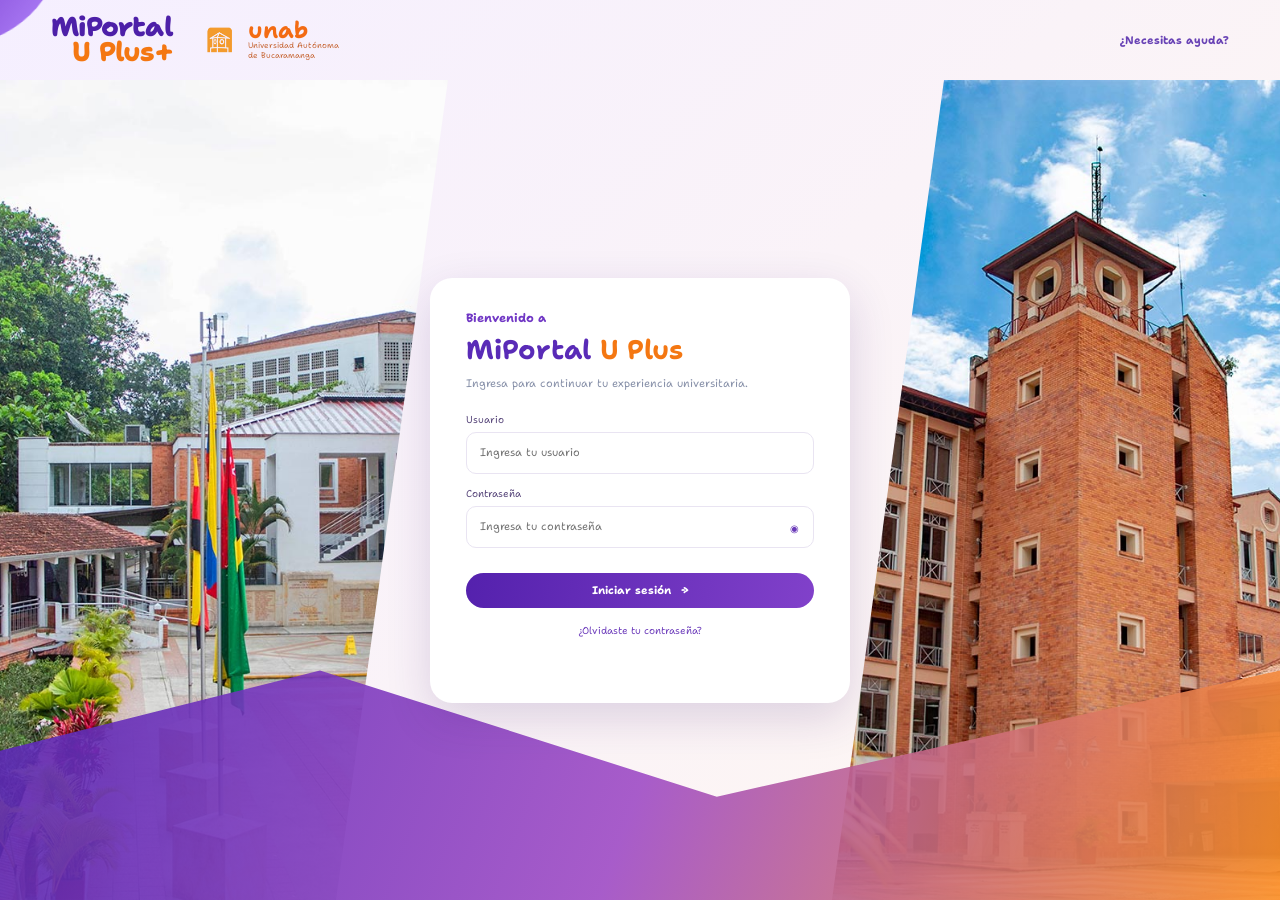
==== login.html @ 802c2467 "se agregaron las otras paginas, se agrego modo oscuro y otras funcionalidades" ====
<!DOCTYPE html>
<html lang="es">
<head>
<meta charset="UTF-8"><meta name="viewport" content="width=device-width, initial-scale=1.0">
<title>Iniciar sesión | MiPortal U Plus</title>
<link rel="preconnect" href="https://fonts.googleapis.com"><link rel="preconnect" href="https://fonts.gstatic.com" crossorigin>
<link href="https://fonts.googleapis.com/css2?family=Shantell+Sans:wght@300;400;500;600;700;800&display=swap" rel="stylesheet">
<link rel="stylesheet" href="./css/style.css">
</head>
<body class="login-page">
<header class="login-brand"><a class="portal-logo" href="index.html">MiPortal <span>U Plus+</span></a><div class="unab-logo"><img src="./assets/dashboard/logo_UNAB.png" alt="Logo UNAB" class="logo-img"><div><strong>unab</strong><small>Universidad Autónoma<br>de Bucaramanga</small></div></div><a class="text-link" href="index.html">¿Necesitas ayuda?</a></header>
<main class="login-main"><div class="login-photo login-photo-left"><img src="./assets/campus-lateral.jpg" alt="Campus UNAB"></div><div class="login-photo login-photo-right"><img src="./assets/campus-principal.jpg" alt="Edificio UNAB"></div><div class="login-decoration"></div>
<form class="login-card" id="loginForm"><p class="eyebrow">Bienvenido a</p><h1>MiPortal <span>U Plus</span></h1><p class="login-intro">Ingresa para continuar tu experiencia universitaria.</p><label>Usuario<input type="text" placeholder="Ingresa tu usuario" required></label><label>Contraseña<div class="password-field"><input id="passwordInput" type="password" placeholder="Ingresa tu contraseña" required><button type="button" id="togglePassword" aria-label="Mostrar contraseña">◉</button></div></label><button class="primary-button login-submit" type="submit">Iniciar sesión <b>→</b></button><a href="#" class="forgot-link">¿Olvidaste tu contraseña?</a><p class="login-feedback" id="loginFeedback"></p></form></main>
<script src="./js/app.js"></script>
</body></html>
---- css/style.css ----
* {
    box-sizing: border-box;
    font-family: 'Shantell Sans', sans-serif
}

:root {
    --purple: #5524b2;
    --deep: #321477;
    --orange: #f47712;
    --text: #29195d;
    --muted: #8290ad;
    --surface: #fff;
    --page: #f8f9ff;
    --line: #efedf7;
    --shadow: 0 6px 22px rgba(48, 25, 104, .07)
}

html {
    min-width: 320px;
    min-height: 100%;
    background: var(--page);
    scroll-behavior: smooth
}

body {
    margin: 0;
    min-height: 100vh;
    color: var(--text);
    background: radial-gradient(ellipse at 78% 55%, rgba(231, 225, 255, .34), transparent 42%), var(--page);
    overflow-x: hidden
}

body::before {
    content: "";
    position: fixed;
    z-index: 0;
    top: -65px;
    left: -55px;
    width: 120px;
    height: 105px;
    background: linear-gradient(135deg, #7135c8, #b78aff);
    border-radius: 0 0 90% 0;
    transform: rotate(-8deg);
    pointer-events: none
}

a {
    color: inherit
}

button,
input,
select {
    font: inherit
}

.topbar {
    height: 88px;
    padding: 0 3.1%;
    background: rgba(255, 255, 255, .97);
    display: flex;
    align-items: center;
    justify-content: space-between;
    gap: 24px;
    border-bottom: 1px solid var(--line);
    position: fixed;
    inset: 0 0 auto;
    z-index: 30
}

.brand,
.unab-logo,
.user-area {
    display: flex;
    align-items: center
}

.brand {
    gap: 22px;
    flex-shrink: 0
}

.portal-logo {
    color: #4d20a8;
    font-size: 27px;
    line-height: .91;
    font-weight: 800;
    text-decoration: none;
    letter-spacing: -.8px;
    white-space: nowrap
}

.portal-logo span {
    display: block;
    color: var(--orange);
    text-align: right
}

.unab-logo {
    gap: 8px;
    color: #f36b13
}

.logo-img {
    width: 39px;
    height: 44px;
    object-fit: contain
}

.unab-logo strong {
    font-size: 23px;
    line-height: 22px;
    display: block
}

.unab-logo small {
    display: block;
    font-size: 8px;
    line-height: 10px;
    color: #c86b3c
}

.search-box {
    width: min(28%, 390px);
    height: 40px;
    padding: 0 16px;
    border-radius: 24px;
    background: #f4f3fb;
    color: #8790aa;
    display: flex;
    align-items: center;
    gap: 12px;
    flex-shrink: 1
}

.search-box svg,
.icon-button svg {
    width: 19px;
    height: 19px;
    fill: none;
    stroke: #392275;
    stroke-width: 2;
    stroke-linecap: round;
    stroke-linejoin: round;
    flex-shrink: 0
}

.search-box input {
    width: 100%;
    border: 0;
    outline: 0;
    background: transparent;
    color: var(--text);
    font-size: 13px
}

.search-box input::placeholder {
    color: #8790aa
}

.user-area {
    gap: 15px;
    flex-shrink: 0
}

.theme-icons {
    height: 37px;
    display: flex;
    align-items: center;
    gap: 5px;
    padding: 4px 8px;
    border-radius: 22px;
    background: #f4f2fb
}

.theme-choice {
    border: 0;
    width: 30px;
    height: 30px;
    display: grid;
    place-items: center;
    border-radius: 50%;
    font-size: 21px;
    line-height: 1;
    cursor: pointer;
    background: transparent;
    color: #f18b18;
    transition: all .22s
}

.theme-choice.selected {
    background: #4c25a7;
    color: white
}

.theme-choice:hover {
    transform: scale(1.1);
    background: #e8ddff;
    color: #5724b2;
    box-shadow: 0 3px 10px rgba(83, 37, 174, .15)
}

.icon-button {
    border: 0;
    background: transparent;
    padding: 4px;
    display: grid;
    place-items: center;
    cursor: pointer
}

.notification {
    position: relative
}

.notification img {
    height: 23px;
    width: 23px;
    object-fit: contain;
    filter: brightness(0) saturate(100%) invert(18%) sepia(83%) saturate(4285%) hue-rotate(261deg) brightness(82%) contrast(98%)
}

.notification-count {
    position: absolute;
    top: -2px;
    right: -2px;
    min-width: 16px;
    height: 16px;
    display: grid;
    place-items: center;
    background: #ff790d;
    color: white;
    font-size: 10px;
    border-radius: 50%
}

.profile-photo {
    width: 43px;
    height: 43px;
    border-radius: 50%;
    object-fit: cover;
    background: #eee
}

.user-name strong,
.user-name small {
    display: block
}

.user-name strong {
    font-size: 12px
}

.user-name small {
    color: #8992a9;
    font-size: 11px;
    margin-top: 3px
}

.profile-menu svg {
    width: 17px;
    height: 17px
}

.mobile-menu {
    display: none
}

.sidebar {
    width: 236px;
    position: fixed;
    left: 0;
    top: 88px;
    bottom: 0;
    height: auto;
    background: rgba(255, 255, 255, .97);
    overflow: hidden;
    z-index: 20;
    display: flex;
    flex-direction: column;
    border-right: 1px solid #f2eff9
}

.navigation {
    position: relative;
    z-index: 2;
    flex: 1;
    min-height: 0;
    overflow-y: auto;
    overflow-x: hidden;
    padding: 27px 21px 285px;
    scrollbar-width: none
}

.navigation::-webkit-scrollbar {
    display: none
}

.nav-item {
    display: flex;
    align-items: center;
    gap: 20px;
    min-height: 42px;
    padding: 0 17px;
    margin-bottom: 11px;
    border-radius: 15px;
    color: #2c1c5d;
    text-decoration: none;
    font-size: 13px;
    font-weight: 500;
    transition: background .2s, color .2s, transform .2s, box-shadow .2s;
    white-space: nowrap
}

.nav-item svg {
    width: 22px;
    height: 22px;
    flex: 0 0 22px;
    fill: none;
    stroke: #5c2ab8;
    stroke-width: 1.9;
    stroke-linecap: round;
    stroke-linejoin: round
}

.nav-item:hover {
    background: #f0eaff;
    color: #5424b1;
    transform: translateX(3px)
}

.nav-item.active {
    color: white;
    background: linear-gradient(100deg, #42149d 0%, #7436c5 58%, #ff9c2b 100%);
    box-shadow: 0 5px 13px rgba(93, 43, 181, .15)
}

.nav-item.active svg {
    stroke: white
}

.sidebar-promo {
    position: absolute;
    left: 0;
    right: 0;
    bottom: 0;
    height: 265px;
    flex: 0 0 265px;
    overflow: hidden;
    background: linear-gradient(145deg, #6330bd 0%, #9b4ac5 48%, #ff8b27 100%);
    z-index: 1
}

.sidebar-promo img {
    position: absolute;
    z-index: 1;
    top: 0;
    left: -12%;
    display: block;
    width: 125%;
    height: 160px;
    object-fit: cover;
    object-position: center;
    clip-path: ellipse(83% 72% at 36% 28%)
}

.sidebar-promo::before {
    content: "";
    position: absolute;
    z-index: 2;
    width: 180px;
    height: 115px;
    left: -75px;
    bottom: -43px;
    border-radius: 50%;
    background: linear-gradient(120deg, #ff9d2d, #ffb13e);
    transform: rotate(25deg)
}

.sidebar-promo::after {
    content: "";
    position: absolute;
    z-index: 2;
    width: 175px;
    height: 115px;
    left: -65px;
    top: 120px;
    border-radius: 48% 52% 55% 45%;
    background: linear-gradient(120deg, #7136ce, #a04bd0);
    transform: rotate(-15deg)
}

.sidebar-promo-shape {
    position: absolute;
    z-index: 3;
    width: 155px;
    height: 85px;
    top: 125px;
    left: -55px;
    border-radius: 50%;
    background: linear-gradient(120deg, #632cbd, #9145d0);
    transform: rotate(-13deg)
}

.sidebar-promo p {
    position: absolute;
    z-index: 4;
    left: 48px;
    top: 195px;
    margin: 0;
    font-size: 21px;
    font-weight: 700;
    font-style: italic;
    line-height: 1.1;
    transform: rotate(-7deg)
}

.orange-line {
    position: absolute;
    z-index: 4;
    left: 69px;
    top: 244px;
    width: 105px;
    height: 3px;
    background: #ff8b19;
    transform: rotate(-15deg)
}

.main-content {
    position: relative;
    z-index: 1;
    margin-left: 236px;
    padding: 112px 3.2% 30px;
    min-height: 100vh;
    max-width: calc(100% - 236px)
}

.welcome {
    min-height: 196px;
    display: flex;
    align-items: center;
    gap: 24px;
    margin-bottom: 18px
}

.welcome-text {
    width: 46%;
    position: relative;
    flex-shrink: 0
}

.hello {
    margin: 0 0 5px;
    color: #4c25a7;
    font-size: 16px;
    font-weight: 700
}

.welcome h1 {
    margin: 0;
    color: #592bb7;
    font-size: clamp(27px, 2.5vw, 36px);
    line-height: 1.08;
    letter-spacing: -.8px
}

.welcome h1 span {
    color: #f47710
}

.subtitle {
    color: #7d89a7;
    font-size: 14px;
    margin: 12px 0 0
}

.little-decoration {
    position: absolute;
    top: 25px;
    right: 1%;
    width: 24px;
    height: 30px
}

.little-decoration i {
    position: absolute;
    display: block;
    width: 13px;
    height: 3px;
    border-radius: 5px;
    background: #f477a8;
    transform: rotate(-48deg)
}

.little-decoration i:nth-child(1) {
    top: 3px;
    left: 1px
}

.little-decoration i:nth-child(2) {
    top: 13px;
    left: 8px;
    background: #ff8a22;
    transform: rotate(-12deg)
}

.little-decoration i:nth-child(3) {
    top: 23px;
    left: 9px;
    background: #ff8a22;
    transform: rotate(25deg)
}

.hero-banner {
    height: 195px;
    flex: 1;
    min-width: 0;
    position: relative;
    overflow: hidden;
    border-radius: 30px 0 30px 30px;
    background: #b8d8e8;
    isolation: isolate
}

.hero-banner::before,
.hero-banner::after {
    content: "";
    position: absolute;
    z-index: 1;
    pointer-events: none
}

.hero-banner::before {
    width: 100px;
    height: 36px;
    top: -9px;
    left: 8%;
    background: linear-gradient(110deg, #ff9d28, #ffca83);
    border-radius: 50% 0 50% 50%;
    transform: rotate(-36deg)
}

.hero-banner::after {
    width: 95px;
    height: 45px;
    right: -25px;
    top: -17px;
    background: linear-gradient(120deg, #ff9a24, #f5c66e);
    border-radius: 50%;
    transform: rotate(-35deg)
}

.hero-banner>img {
    width: 78%;
    height: 100%;
    object-fit: cover;
    display: block
}

.hero-message {
    display: flex;
    flex-direction: column;
    align-items: flex-start;
    justify-content: center;
    position: absolute;
    top: 0;
    right: 0;
    width: 34%;
    height: 100%;
    padding: 15px 12px 10px 42px;
    color: white;
    background: linear-gradient(140deg, #4b20a8 0%, #8039c1 52%, #f66e78 100%);
    clip-path: polygon(28% 0, 100% 0, 100% 100%, 0 100%)
}

.hero-message strong {
    font-size: 19px
}

.hero-message p {
    font-size: 15px;
    line-height: 1.25;
    font-weight: 700;
    margin: 4px 0
}

.hero-message span {
    display: block;
    height: 3px;
    width: 90px;
    margin-top: 10px;
    background: #ff8b18;
    transform: rotate(-15deg)
}

.quick-links {
    display: grid;
    grid-template-columns: repeat(4, minmax(0, 1fr));
    gap: 22px;
    margin-bottom: 24px
}

.quick-card {
    height: 161px;
    padding: 18px 20px;
    position: relative;
    overflow: hidden;
    background: rgba(255, 255, 255, .94);
    border: 1px solid #f0eef8;
    border-radius: 19px;
    box-shadow: var(--shadow);
    transition: transform .2s, box-shadow .2s;
    text-decoration: none
}

.quick-card::after {
    content: "";
    position: absolute;
    width: 125px;
    height: 85px;
    right: -35px;
    bottom: -47px;
    border-radius: 50%;
    opacity: .55;
    transform: rotate(-25deg)
}

.purple-card::after {
    background: linear-gradient(135deg, #e4d7ff, #f5f0ff)
}

.orange-card::after {
    background: linear-gradient(135deg, #ffe4bd, #fff8ed)
}

.green-card::after {
    background: linear-gradient(135deg, #c9f3e8, #f1fffb)
}

.pink-card::after {
    background: linear-gradient(135deg, #ffe0ef, #fff5fa)
}

.quick-card:hover {
    transform: translateY(-4px);
    box-shadow: 0 8px 20px #34206e18
}

.quick-icon {
    width: 66px;
    height: 66px;
    display: flex;
    align-items: center;
    justify-content: center;
    border-radius: 23px;
    margin-bottom: 10px;
    position: relative;
    z-index: 1
}

.quick-icon svg {
    width: 35px;
    height: 35px;
    fill: none;
    stroke: currentColor;
    stroke-width: 2;
    stroke-linecap: round;
    stroke-linejoin: round
}

.purple-card .quick-icon {
    background: #eee6ff;
    color: #5926b7
}

.orange-card .quick-icon {
    background: #fff0dc;
    color: #ef760c
}

.green-card .quick-icon {
    background: #d8f8ef;
    color: #1aa58e
}

.pink-card .quick-icon {
    background: #ffe1ef;
    color: #ca4383
}

.quick-card h2 {
    position: relative;
    z-index: 1;
    margin: 0 0 5px;
    font-size: 15px;
    color: #25194e
}

.quick-card p {
    position: relative;
    z-index: 1;
    margin: 0;
    color: #8390aa;
    font-size: 12px
}

.card-arrow {
    position: absolute;
    top: 30px;
    right: 17px;
    width: 29px;
    height: 29px;
    display: grid;
    place-items: center;
    border-radius: 50%;
    background: #faf8ff;
    color: #6533b7;
    z-index: 1;
    font-size: 25px
}

.dashboard-grid {
    display: grid;
    grid-template-columns: minmax(0, 1.55fr) minmax(0, .94fr) minmax(0, 1.15fr);
    grid-template-rows: 318px 156px;
    gap: 18px 24px
}

.panel {
    background: rgba(255, 255, 255, .96);
    border: 1px solid #f0eef8;
    border-radius: 18px;
    box-shadow: var(--shadow);
    padding: 18px
}

.panel h2 {
    margin: 0;
    font-size: 16px
}

.schedule-panel {
    padding: 13px 17px;
    grid-column: 1;
    grid-row: 1
}

.panel-heading {
    display: flex;
    align-items: center;
    justify-content: space-between;
    gap: 12px;
    margin-bottom: 10px
}

.panel-heading h2 {
    display: flex;
    align-items: center;
    gap: 10px
}

.panel-heading h2 svg {
    width: 22px;
    height: 22px;
    fill: none;
    stroke: #5c2bb7;
    stroke-width: 2;
    stroke-linecap: round;
    stroke-linejoin: round
}

.text-link {
    color: #6842b5;
    font-size: 11px;
    font-weight: 700;
    text-decoration: none;
    white-space: nowrap
}

.text-link:hover {
    text-decoration: underline
}

.class-row {
    display: flex;
    align-items: center;
    gap: 14px;
    height: 70px;
    margin-top: 9px;
    padding: 8px 12px;
    border-radius: 10px;
    background: #f9faff;
    transition: background .2s
}

.class-row:hover {
    background: #f0edff
}

.class-color {
    width: 8px;
    height: 54px;
    border-radius: 8px;
    flex-shrink: 0
}

.violet {
    background: #7843e5
}

.orange {
    background: #ff8b2c
}

.green {
    background: #19b494
}

.class-row div {
    display: flex;
    flex-direction: column;
    gap: 3px;
    min-width: 0
}

.class-row small {
    color: #8490aa;
    font-size: 11px
}

.class-row strong {
    color: #2b2057;
    font-size: 12px
}

.class-row div span {
    color: #8792ab;
    font-size: 10px
}

.row-arrow {
    margin-left: auto;
    color: #6e6097;
    font-size: 25px
}

.campus-card {
    position: relative;
    grid-column: 2;
    grid-row: 1;
    overflow: hidden;
    border-radius: 18px;
    background: #8fb4a0;
    text-decoration: none;
    min-width: 0
}

.campus-card>img {
    width: 100%;
    height: 100%;
    object-fit: cover;
    display: block
}

.campus-card-text {
    position: absolute;
    bottom: 0;
    left: 0;
    right: 0;
    padding: 25px 19px 16px;
    color: white;
    background: linear-gradient(145deg, #ff9226 0%, #a34ac0 48%, #7436c8 100%);
    border-radius: 45% 0 0 0
}

.campus-card-text h2 {
    font-size: 16px;
    line-height: 1.15;
    margin: 0 0 7px
}

.campus-card-text p {
    font-size: 12px;
    line-height: 1.25;
    margin: 0 0 11px
}

.white-button {
    display: inline-flex;
    align-items: center;
    padding: 9px 15px;
    border-radius: 20px;
    color: #4d20a9;
    background: white;
    font-size: 11px;
    font-weight: 700;
    text-decoration: none;
    white-space: nowrap;
    box-shadow: 0 3px 10px rgba(44, 20, 98, .08)
}

.white-button b {
    font-size: 18px;
    line-height: 12px;
    margin-left: 8px
}

.right-column {
    grid-column: 3;
    grid-row: 1 / span 2;
    display: flex;
    flex-direction: column;
    gap: 22px;
    min-width: 0
}

.events-panel {
    padding: 19px 22px 16px;
    min-height: 224px
}

.events-heading {
    display: flex;
    align-items: center;
    gap: 12px;
    margin-bottom: 17px
}

.date-box {
    width: 45px;
    height: 47px;
    flex-shrink: 0;
    background: #f2edff;
    border-radius: 11px;
    display: flex;
    align-items: center;
    justify-content: center;
    flex-direction: column
}

.date-box strong {
    font-size: 19px
}

.date-box small {
    font-size: 9px
}

.events-heading h2 {
    font-size: 13px;
    flex: 1;
    margin: 0;
    white-space: nowrap
}

.event-row {
    display: flex;
    align-items: center;
    gap: 12px;
    min-height: 40px;
    margin-top: 13px
}

.event-dot {
    width: 9px;
    height: 9px;
    border-radius: 50%;
    flex-shrink: 0;
    box-shadow: 0 0 0 5px rgba(255, 138, 22, .09)
}

.orange-dot {
    background: #ff8a16
}

.purple-dot {
    background: #8d42e8;
    box-shadow: 0 0 0 5px rgba(141, 66, 232, .09)
}

.event-row div {
    display: flex;
    flex-direction: column;
    gap: 4px;
    min-width: 0
}

.event-row strong {
    font-size: 11px
}

.event-row small {
    color: #8792ab;
    font-size: 10px
}

.event-arrow {
    margin-left: auto;
    color: #6331b6;
    font-size: 25px
}

.resource-card {
    height: 145px;
    position: relative;
    overflow: hidden;
    display: flex;
    color: white;
    border-radius: 17px;
    background: linear-gradient(120deg, #5421ae, #ff8c27);
    text-decoration: none
}

.resource-text {
    width: 58%;
    position: relative;
    z-index: 1;
    padding: 14px 0 12px 18px;
    background: linear-gradient(120deg, #5121ad, #6631bd);
    clip-path: polygon(0 0, 100% 0, 82% 100%, 0 100%)
}

.resource-text h2 {
    font-size: 15px;
    line-height: 1.1;
    margin: 0 0 7px
}

.resource-text p {
    font-size: 11px;
    line-height: 1.2;
    margin: 0 0 10px
}

.resource-text .white-button {
    padding: 8px 13px;
    font-size: 10px
}

.resource-card img {
    width: 48%;
    height: 100%;
    object-fit: cover;
    position: absolute;
    right: 0;
    top: 0
}

.progress-panel {
    grid-column: 1 / span 2;
    grid-row: 2;
    padding: 12px 25px;
    position: relative;
    overflow: hidden
}

.progress-panel::before,
.progress-panel::after {
    content: "";
    position: absolute;
    width: 110px;
    height: 48px;
    border-radius: 50%;
    opacity: .65;
    pointer-events: none
}

.progress-panel::before {
    left: -55px;
    bottom: -19px;
    background: linear-gradient(90deg, #b68bff, #eee6ff);
    transform: rotate(25deg)
}

.progress-panel::after {
    right: -48px;
    bottom: -22px;
    background: linear-gradient(90deg, #ffe0a9, #fff4df);
    transform: rotate(-25deg)
}

.progress-heading {
    display: flex;
    align-items: center;
    gap: 15px;
    position: relative;
    z-index: 1
}

.graduation-icon {
    width: 47px;
    height: 38px;
    display: flex;
    align-items: center;
    justify-content: center;
    background: #f5f1ff;
    color: #5d2cba;
    border-radius: 12px
}

.graduation-icon svg {
    width: 27px;
    height: 27px;
    fill: none;
    stroke: currentColor;
    stroke-width: 1.9;
    stroke-linecap: round;
    stroke-linejoin: round
}

.progress-heading h2 {
    font-size: 15px
}

.progress-content {
    display: flex;
    align-items: center;
    gap: 22px;
    padding: 1px 4px 0 74px;
    position: relative;
    z-index: 1
}

.progress-circle {
    width: 85px;
    height: 85px;
    flex-shrink: 0;
    display: flex;
    align-items: center;
    justify-content: center;
    border-radius: 50%;
    background: conic-gradient(#5927b9 0 78%, #e6e4f4 78% 100%);
    transform: rotate(-8deg)
}

.progress-circle div {
    width: 68px;
    height: 68px;
    display: flex;
    align-items: center;
    justify-content: center;
    border-radius: 50%;
    background: white;
    font-weight: 700;
    font-size: 17px;
    transform: rotate(8deg)
}

.credits {
    display: flex;
    flex-direction: column;
    gap: 2px;
    flex: 1
}

.credits span {
    font-size: 11px;
    color: #5f6380
}

.credits strong {
    font-size: 24px
}

.credits strong small {
    color: #8790a7;
    font-size: 17px;
    font-weight: 400
}

.credits>small {
    font-size: 9px;
    color: #8b95ac;
    margin-top: 7px
}

.details-button {
    padding: 10px 19px;
    border-radius: 22px;
    background: #f4efff;
    color: #6a45b7;
    font-size: 11px;
    font-weight: 700;
    text-decoration: none;
    white-space: nowrap
}

.details-button b {
    font-size: 18px;
    margin-left: 8px
}

.page-slogan {
    position: relative;
    width: max-content;
    max-width: 100%;
    margin: 30px 4% 0 auto;
    color: #5626b5;
    font-size: 19px;
    line-height: 1.05;
    font-style: italic;
    font-weight: 700;
    text-align: center;
    transform: rotate(-7deg);
    pointer-events: none
}

.page-slogan span {
    display: block;
    width: 120px;
    height: 3px;
    margin: 8px auto 0;
    background: #ff8a18;
    transform: rotate(-8deg)
}

/* Páginas interiores */
.page-hero {
    min-height: 165px;
    display: flex;
    align-items: center;
    justify-content: space-between;
    gap: 24px;
    margin-bottom: 22px
}

.page-hero>div:first-child {
    max-width: 58%
}

.eyebrow {
    margin: 0 0 5px;
    color: #7138c5;
    font-size: 12px;
    font-weight: 700
}

.page-hero h1 {
    margin: 0;
    color: #5726b3;
    font-size: clamp(27px, 3vw, 36px);
    line-height: 1.1
}

.page-hero p:not(.eyebrow) {
    margin: 8px 0 0;
    color: #8490aa;
    font-size: 13px
}

.page-hero-image {
    width: 43%;
    height: 145px;
    position: relative;
    overflow: hidden;
    border-radius: 22px 0 22px 22px
}

.page-hero-image img {
    width: 100%;
    height: 100%;
    object-fit: cover
}

.page-hero-image div {
    position: absolute;
    inset: 0 0 0 auto;
    width: 38%;
    display: flex;
    flex-direction: column;
    justify-content: center;
    padding: 10px 12px 10px 32px;
    color: #fff;
    background: linear-gradient(140deg, #4b20a8, #9b43c4, #f66e78);
    clip-path: polygon(30% 0, 100% 0, 100% 100%, 0 100%)
}

.page-hero-image strong {
    font-size: 16px
}

.page-hero-image span {
    font-size: 12px;
    line-height: 1.2
}

.stats-grid {
    display: grid;
    gap: 16px;
    margin-bottom: 22px
}

.stats-grid.three {
    grid-template-columns: repeat(3, minmax(0, 1fr))
}

.stats-grid.four {
    grid-template-columns: repeat(4, minmax(0, 1fr))
}

.stat-card {
    display: flex;
    align-items: center;
    gap: 14px;
    padding: 16px 18px;
    background: #fff;
    border: 1px solid var(--line);
    border-radius: 16px;
    box-shadow: var(--shadow)
}

.stat-icon {
    width: 43px;
    height: 43px;
    display: grid;
    place-items: center;
    border-radius: 14px;
    font-size: 22px;
    font-weight: 700
}

.stat-icon.purple,
.service-icon.purple,
.notice-icon.purple {
    background: #f0eaff;
    color: #6733bd
}

.stat-icon.orange,
.service-icon.orange,
.notice-icon.orange {
    background: #fff0dd;
    color: #ef7b17
}

.stat-icon.green,
.service-icon.green,
.notice-icon.green {
    background: #e0f8f0;
    color: #19a58c
}

.stat-icon.pink,
.service-icon.pink,
.notice-icon.pink {
    background: #ffe9f2;
    color: #cb4c8a
}

.stat-icon.blue,
.service-icon.blue,
.notice-icon.blue {
    background: #e8f1ff;
    color: #5487d5
}

.stat-card small {
    display: block;
    color: #8993aa;
    font-size: 10px
}

.stat-card strong {
    display: block;
    color: #342064;
    font-size: 20px;
    margin-top: 3px
}

.section-heading {
    display: flex;
    align-items: center;
    justify-content: space-between;
    gap: 16px;
    margin: 24px 0 14px
}

.section-heading h2 {
    margin: 0;
    font-size: 18px
}

.section-heading p {
    margin: 4px 0 0;
    color: var(--muted);
    font-size: 11px
}

.filter-select {
    border: 1px solid #e8e2f5;
    background: #fff;
    color: #5b3b98;
    border-radius: 12px;
    padding: 9px 13px;
    font-size: 11px;
    outline: none
}

.course-grid {
    display: grid;
    grid-template-columns: repeat(3, minmax(0, 1fr));
    gap: 17px
}

.course-card {
    padding: 18px;
    border-radius: 17px;
    background: #fff;
    border: 1px solid var(--line);
    box-shadow: var(--shadow);
    border-top: 4px solid #7945d5
}

.course-orange {
    border-top-color: #f28a27
}

.course-green {
    border-top-color: #22b69b
}

.course-pink {
    border-top-color: #d95b9c
}

.course-blue {
    border-top-color: #6799e5
}

.course-top {
    display: flex;
    justify-content: space-between;
    align-items: center
}

.course-icon {
    width: 42px;
    height: 42px;
    border-radius: 13px;
    background: #f1eaff;
    color: #612db7;
    display: grid;
    place-items: center;
    font-size: 22px
}

.course-orange .course-icon {
    background: #fff1df;
    color: #ed7c16
}

.course-green .course-icon {
    background: #e2f8f1;
    color: #18a68c
}

.course-pink .course-icon {
    background: #ffeaf3;
    color: #ca4a8a
}

.course-blue .course-icon {
    background: #eaf2ff;
    color: #5789d2
}

.course-code {
    font-size: 10px;
    color: #9aa2b5
}

.course-card h3 {
    margin: 13px 0 3px;
    font-size: 15px
}

.course-card p,
.course-meta {
    margin: 0;
    color: #8792aa;
    font-size: 10px
}

.course-meta {
    margin-top: 13px;
    padding-bottom: 12px;
    border-bottom: 1px solid #f0edf7
}

.progress-label {
    display: flex;
    justify-content: space-between;
    margin: 12px 0 6px;
    font-size: 10px;
    color: #7d89a5
}

.bar {
    height: 7px;
    background: #eeeaf7;
    border-radius: 10px;
    overflow: hidden
}

.bar i {
    display: block;
    height: 100%;
    border-radius: 10px;
    background: linear-gradient(90deg, #6030bd, #a46ce1)
}

.outline-button {
    display: inline-flex;
    align-items: center;
    justify-content: center;
    border: 1px solid #d9cafa;
    background: #fff;
    color: #6537b8;
    border-radius: 18px;
    padding: 7px 13px;
    text-decoration: none;
    font-size: 10px;
    font-weight: 700;
    cursor: pointer
}

.course-card .outline-button {
    margin-top: 14px
}

.content-columns {
    display: grid;
    grid-template-columns: minmax(0, 1.65fr) minmax(260px, 1fr);
    gap: 18px;
    align-items: start;
    margin-bottom: 18px
}

.schedule-layout {
    grid-template-columns: minmax(0, 1.8fr) minmax(230px, .8fr)
}

.week-grid {
    display: grid;
    grid-template-columns: 55px repeat(5, minmax(65px, 1fr));
    border: 1px solid #eeeaf6;
    border-radius: 12px;
    overflow: hidden
}

.week-grid>div {
    min-height: 57px;
    border-right: 1px solid #eeeaf6;
    border-bottom: 1px solid #eeeaf6;
    padding: 6px;
    min-width: 0
}

.week-head {
    background: #faf8ff;
    color: #6c51a3;
    font-size: 10px;
    font-weight: 700;
    text-align: center;
    min-height: 34px !important
}

.time-cell {
    font-size: 9px;
    color: #8b94aa;
    display: flex;
    align-items: flex-start;
    justify-content: center
}

.week-cell {
    background: #fff
}

.schedule-chip {
    display: block;
    padding: 6px 3px;
    border-radius: 7px;
    font-size: 8px;
    line-height: 1.35;
    text-align: center
}

.schedule-chip.purple {
    background: #eee6ff;
    color: #5d32a9
}

.schedule-chip.orange {
    background: #fff0dc;
    color: #c66a13
}

.schedule-chip.green {
    background: #e0f7ef;
    color: #168c76
}

.schedule-chip.pink {
    background: #ffeaf3;
    color: #bd4b83
}

.schedule-chip.blue {
    background: #eaf1ff;
    color: #4f78bf
}

.upcoming-panel h2,
.events-list h2,
.academic-info h2,
.notification-settings h2,
.settings-section h2 {
    margin-bottom: 15px
}

.upcoming-item {
    display: flex;
    align-items: flex-start;
    gap: 11px;
    padding: 12px 0;
    border-bottom: 1px solid #f0edf7
}

.upcoming-item strong,
.upcoming-item small {
    display: block
}

.upcoming-item strong {
    font-size: 11px
}

.upcoming-item small {
    font-size: 10px;
    color: #8a94aa;
    margin-top: 4px
}

.dot {
    width: 9px;
    height: 9px;
    display: inline-block;
    border-radius: 50%;
    flex-shrink: 0;
    margin: 4px
}

.purple-bg {
    background: #7541d0
}

.orange-bg {
    background: #f28a27
}

.green-bg {
    background: #1bb394
}

.panel-tip {
    margin-top: 15px;
    padding: 12px;
    border-radius: 11px;
    background: #f6f1ff;
    color: #7155a8;
    font-size: 10px;
    line-height: 1.5
}

.calendar-layout {
    grid-template-columns: minmax(0, 1.55fr) minmax(240px, .8fr)
}

.calendar-controls {
    display: flex;
    gap: 7px
}

.round-button {
    width: 30px;
    height: 30px;
    border: 0;
    border-radius: 50%;
    background: #f1eaff;
    color: #6534b8;
    font-size: 21px;
    cursor: pointer
}

.calendar-grid {
    display: grid;
    grid-template-columns: repeat(7, minmax(0, 1fr));
    gap: 5px
}

.calendar-day-name {
    text-align: center;
    color: #8c94aa;
    font-size: 10px;
    padding: 8px 0
}

.calendar-date {
    height: 51px;
    display: grid;
    place-items: center;
    border-radius: 10px;
    background: #fbfaff;
    color: #55437d;
    font-size: 11px;
    position: relative;
    cursor: pointer
}

.calendar-date:hover {
    background: #eee6ff
}

.calendar-date.muted {
    color: #c1bfd0
}

.calendar-date.today {
    background: #6531bd;
    color: #fff
}

.calendar-date.has-event::after {
    content: "";
    position: absolute;
    bottom: 6px;
    width: 5px;
    height: 5px;
    border-radius: 50%;
    background: #ff8b20
}

.timeline-item {
    display: flex;
    align-items: center;
    gap: 12px;
    padding: 13px 0;
    border-bottom: 1px solid #f0edf7
}

.event-date {
    width: 43px;
    height: 45px;
    border-radius: 11px;
    display: flex;
    flex-direction: column;
    align-items: center;
    justify-content: center;
    flex-shrink: 0
}

.event-date b {
    font-size: 18px
}

.event-date small {
    font-size: 9px
}

.orange-date {
    background: #fff0dc;
    color: #d97717
}

.purple-date {
    background: #f0eaff;
    color: #6534b8
}

.pink-date {
    background: #ffeaf3;
    color: #c64e89
}

.timeline-item strong,
.timeline-item small {
    display: block
}

.timeline-item strong {
    font-size: 11px
}

.timeline-item small {
    font-size: 9px;
    color: #8b94aa;
    margin-top: 4px
}

.important-dates {
    margin-bottom: 18px
}

.important-grid {
    display: grid;
    grid-template-columns: repeat(3, 1fr);
    gap: 12px
}

.important-grid>div {
    padding: 12px;
    background: #faf9ff;
    border-radius: 11px
}

.important-grid strong,
.important-grid small {
    display: block
}

.important-grid strong {
    font-size: 10px
}

.important-grid small {
    font-size: 9px;
    color: #8b94aa;
    margin: 4px 0 0 18px
}

.table-wrap {
    overflow-x: auto
}

table {
    width: 100%;
    border-collapse: collapse;
    min-width: 440px
}

th,
td {
    text-align: left;
    padding: 13px 10px;
    border-bottom: 1px solid #f0edf7;
    font-size: 10px
}

th {
    color: #8a93aa;
    background: #faf9ff;
    font-weight: 600
}

td {
    color: #4d416e
}

.status {
    padding: 5px 9px;
    border-radius: 12px;
    font-size: 9px
}

.approved {
    background: #e1f8ef;
    color: #159477
}

.academic-info .info-row {
    display: flex;
    justify-content: space-between;
    gap: 10px;
    padding: 10px 0;
    border-bottom: 1px solid #f0edf7;
    font-size: 10px
}

.info-row b {
    color: #6c6384
}

.info-row span {
    color: #8992a8;
    text-align: right
}

.promo-mini {
    margin-top: 16px;
    padding: 15px;
    border-radius: 13px;
    color: white;
    background: linear-gradient(120deg, #5122ac, #a94ec2)
}

.promo-mini strong,
.promo-mini small {
    display: block
}

.promo-mini strong {
    font-size: 12px
}

.promo-mini small {
    font-size: 9px;
    margin-top: 5px
}

.service-grid {
    display: grid;
    grid-template-columns: repeat(3, minmax(0, 1fr));
    gap: 12px;
    margin-top: 16px
}

.service-card {
    display: flex;
    align-items: center;
    gap: 11px;
    padding: 13px;
    border: 1px solid #f0edf7;
    border-radius: 13px;
    text-decoration: none;
    background: #fff;
    transition: .2s
}

.service-card:hover {
    transform: translateY(-3px);
    box-shadow: var(--shadow)
}

.service-icon,
.notice-icon {
    width: 38px;
    height: 38px;
    display: grid;
    place-items: center;
    border-radius: 12px;
    flex-shrink: 0;
    font-size: 18px
}

.service-card h3 {
    margin: 0;
    font-size: 11px
}

.service-card p {
    margin: 4px 0 0;
    color: #8b94aa;
    font-size: 9px
}

.service-card>b {
    margin-left: auto;
    color: #7142bf
}

.recommend-grid {
    display: grid;
    grid-template-columns: repeat(2, minmax(0, 1fr));
    gap: 16px
}

.recommend-card {
    display: flex;
    overflow: hidden;
    border-radius: 15px;
    background: #fff;
    border: 1px solid var(--line);
    box-shadow: var(--shadow)
}

.recommend-card img {
    width: 42%;
    object-fit: cover
}

.recommend-card>div {
    padding: 14px
}

.recommend-card h3 {
    font-size: 13px;
    margin: 5px 0
}

.recommend-card p {
    font-size: 10px;
    color: #8792aa
}

.recommend-card .outline-button {
    margin-top: 5px
}

.notification-tabs {
    display: flex;
    gap: 8px;
    padding: 10px;
    margin-bottom: 15px
}

.tab-button {
    border: 0;
    background: transparent;
    color: #7d719a;
    border-radius: 17px;
    padding: 8px 16px;
    font-size: 10px;
    cursor: pointer
}

.tab-button.active {
    background: #5724b2;
    color: #fff
}

.notification-list {
    padding: 5px 18px
}

.notice-item {
    display: flex;
    align-items: center;
    gap: 13px;
    padding: 15px 0;
    border-bottom: 1px solid #f0edf7
}

.notice-item:last-child {
    border-bottom: 0
}

.notice-item h3 {
    margin: 0;
    font-size: 11px
}

.notice-item p {
    margin: 4px 0;
    color: #7f89a3;
    font-size: 10px
}

.notice-item small {
    color: #a0a7b8;
    font-size: 9px
}

.notice-arrow {
    margin-left: auto;
    color: #7142bf;
    font-size: 22px
}

.notification-summary {
    display: grid;
    grid-template-columns: repeat(3, 1fr);
    gap: 7px
}

.notification-summary>div {
    padding: 10px 5px;
    text-align: center;
    background: #faf8ff;
    border-radius: 10px
}

.notification-summary b,
.notification-summary small {
    display: block
}

.notification-summary b {
    font-size: 19px;
    color: #5e2bb6
}

.notification-summary small {
    font-size: 8px;
    color: #8992a9
}

.notification-settings h3 {
    font-size: 12px;
    margin: 20px 0 8px
}

.switch-row {
    display: flex;
    align-items: center;
    justify-content: space-between;
    gap: 10px;
    padding: 10px 0;
    font-size: 10px;
    color: #66577f
}

.switch-row input {
    appearance: none;
    width: 34px;
    height: 19px;
    background: #ddd8e9;
    border-radius: 15px;
    position: relative;
    cursor: pointer;
    transition: .2s
}

.switch-row input::after {
    content: "";
    position: absolute;
    width: 15px;
    height: 15px;
    left: 2px;
    top: 2px;
    border-radius: 50%;
    background: white;
    transition: .2s
}

.switch-row input:checked {
    background: #6936bd
}

.switch-row input:checked::after {
    transform: translateX(15px)
}

.bar-chart {
    height: 220px;
    display: flex;
    align-items: flex-end;
    justify-content: space-around;
    gap: 12px;
    padding: 20px 10px 0;
    border-bottom: 1px solid #eeeaf6
}

.bar-chart>div {
    height: 100%;
    flex: 1;
    display: flex;
    flex-direction: column;
    align-items: center;
    justify-content: flex-end;
    gap: 8px
}

.bar-chart span {
    width: min(32px, 65%);
    min-height: 8px;
    border-radius: 8px 8px 0 0;
    background: linear-gradient(180deg, #9b6ae4, #6130bd)
}

.bar-chart small {
    font-size: 9px;
    color: #8c94aa
}

.donut-wrap {
    display: flex;
    align-items: center;
    justify-content: space-around;
    gap: 10px
}

.donut {
    width: 125px;
    height: 125px;
    border-radius: 50%;
    background: conic-gradient(#6330bd 0 50%, #ff9a35 50% 65%, #24b99b 65% 100%);
    display: grid;
    place-items: center
}

.donut span {
    width: 88px;
    height: 88px;
    border-radius: 50%;
    display: grid;
    place-items: center;
    background: white;
    font-weight: 700;
    font-size: 18px
}

.legend p {
    display: flex;
    align-items: center;
    gap: 7px;
    font-size: 9px;
    color: #7f89a3
}

.legend i {
    width: 8px;
    height: 8px;
    border-radius: 50%
}

.legend b {
    margin-left: 8px;
    color: #4a3c6b
}

.activity-list>div {
    display: flex;
    align-items: center;
    gap: 10px;
    padding: 12px 0;
    border-bottom: 1px solid #f0edf7
}

.activity-icon {
    width: 35px;
    height: 35px;
    border-radius: 11px;
    display: grid;
    place-items: center;
    background: #f0eaff
}

.activity-list strong,
.activity-list small {
    display: block
}

.activity-list strong {
    font-size: 10px
}

.activity-list small {
    font-size: 9px;
    color: #8b94aa
}

.activity-list a {
    margin-left: auto;
    font-size: 9px;
    color: #6939b8;
    text-decoration: none
}

.personal-time {
    text-align: center
}

.big-percent {
    font-size: 38px;
    font-weight: 800;
    color: #6330bd;
    margin: 15px
}

.personal-time p {
    font-size: 10px;
    color: #8a93aa
}

.campus-layout {
    grid-template-columns: minmax(0, 1.5fr) minmax(260px, .8fr)
}

.campus-map {
    height: 300px;
    position: relative;
    overflow: hidden;
    border-radius: 13px;
    background: #e7f0e3
}

.campus-map>img {
    width: 100%;
    height: 100%;
    object-fit: cover;
    filter: saturate(.9)
}

.map-pin {
    position: absolute;
    width: 29px;
    height: 29px;
    border: 3px solid white;
    border-radius: 50% 50% 50% 0;
    transform: rotate(-45deg);
    background: #6732be;
    color: white;
    display: grid;
    place-items: center;
    font-size: 10px;
    box-shadow: 0 3px 9px #34206e45
}

.map-pin::first-letter {
    transform: rotate(45deg)
}

.pin-one {
    left: 25%;
    top: 30%
}

.pin-two {
    left: 58%;
    top: 45%;
    background: #f28a27
}

.pin-three {
    left: 43%;
    top: 70%;
    background: #18a88c
}

.pin-four {
    left: 78%;
    top: 24%;
    background: #d34e94
}

.map-caption {
    position: absolute;
    bottom: 10px;
    left: 10px;
    padding: 8px 12px;
    border-radius: 20px;
    background: #fff;
    color: #655480;
    font-size: 9px
}

.place-list article {
    display: flex;
    align-items: center;
    gap: 10px;
    padding: 11px 0;
    border-bottom: 1px solid #f0edf7
}

.place-list article img {
    width: 54px;
    height: 43px;
    object-fit: cover;
    border-radius: 8px
}

.place-list article div {
    flex: 1
}

.place-list article strong,
.place-list article small {
    display: block
}

.place-list article strong {
    font-size: 10px
}

.place-list article small {
    font-size: 9px;
    color: #8b94aa;
    margin-top: 3px
}

.place-list article>b {
    color: #6939b8
}

.campus-callout {
    display: flex;
    align-items: center;
    justify-content: space-between;
    gap: 20px;
    padding: 18px 24px;
    margin-bottom: 20px;
    color: #fff;
    border-radius: 16px;
    background: linear-gradient(110deg, #5b27b5, #a04bc5, #f28b27)
}

.campus-callout h2 {
    margin: 0;
    font-size: 16px
}

.campus-callout p {
    margin: 5px 0 0;
    font-size: 10px
}

.profile-layout {
    display: grid;
    grid-template-columns: minmax(220px, .7fr) minmax(0, 1.8fr);
    gap: 18px;
    align-items: start
}

.profile-card {
    text-align: center;
    overflow: hidden;
    padding: 0 18px 18px
}

.profile-cover {
    height: 95px;
    margin: -18px -18px 0;
    background: linear-gradient(120deg, #6330bd, #b05bc8, #ff9b35)
}

.profile-large {
    width: 92px;
    height: 92px;
    border-radius: 50%;
    object-fit: cover;
    border: 5px solid #fff;
    margin-top: -48px
}

.profile-card h2 {
    font-size: 17px;
    margin: 8px 0 3px
}

.profile-card>p {
    font-size: 10px;
    color: #8792aa
}

.status {
    display: inline-block
}

.active-status {
    background: #e0f8ef;
    color: #149477;
    padding: 5px 12px;
    border-radius: 20px;
    font-size: 9px
}

.primary-button {
    display: inline-flex;
    align-items: center;
    justify-content: center;
    padding: 10px 18px;
    border: 0;
    border-radius: 22px;
    background: linear-gradient(100deg, #5421ad, #8141ca);
    color: #fff;
    text-decoration: none;
    font-size: 11px;
    font-weight: 700;
    cursor: pointer
}

.profile-card .primary-button {
    display: flex;
    margin: 15px auto
}

.profile-social {
    display: flex;
    flex-direction: column;
    gap: 8px;
    text-align: left;
    padding-top: 12px;
    border-top: 1px solid #f0edf7;
    color: #7f89a2;
    font-size: 9px
}

.profile-details {
    display: flex;
    flex-direction: column;
    gap: 15px
}

.detail-grid {
    display: grid;
    grid-template-columns: repeat(2, minmax(0, 1fr));
    gap: 17px;
    padding: 5px 0
}

.detail-grid small,
.detail-grid strong {
    display: block
}

.detail-grid small {
    font-size: 9px;
    color: #8d96aa
}

.detail-grid strong {
    font-size: 11px;
    margin-top: 4px;
    color: #49396d
}

.settings-layout {
    display: flex;
    flex-direction: column;
    gap: 16px
}

.settings-section>p {
    font-size: 10px;
    color: #8b94aa;
    margin: 5px 0 12px
}

.setting-row {
    display: flex;
    align-items: center;
    justify-content: space-between;
    gap: 15px;
    padding: 14px 0;
    border-top: 1px solid #f0edf7
}

.setting-row strong,
.setting-row small {
    display: block
}

.setting-row strong {
    font-size: 11px
}

.setting-row small {
    font-size: 9px;
    color: #8b94aa;
    margin-top: 4px
}

.theme-switch {
    display: flex;
    padding: 4px;
    border-radius: 20px;
    background: #f4f0fb
}

.theme-switch button {
    border: 0;
    background: transparent;
    color: #6b5791;
    border-radius: 16px;
    padding: 7px 12px;
    font-size: 10px;
    cursor: pointer
}

.theme-switch button.active {
    background: #5d2bb5;
    color: #fff
}

.login-page {
    background: linear-gradient(135deg, #f5efff, #fff7f1);
    overflow-x: hidden
}

.login-brand {
    height: 80px;
    position: relative;
    z-index: 2;
    display: flex;
    align-items: center;
    gap: 28px;
    padding: 0 4%
}

.login-brand>.text-link {
    margin-left: auto
}

.login-main {
    min-height: calc(100vh - 80px);
    position: relative;
    display: grid;
    place-items: center;
    padding: 35px 20px;
    overflow: hidden
}

.login-photo {
    position: absolute;
    top: 0;
    bottom: 0;
    width: 35%;
    overflow: hidden
}

.login-photo img {
    width: 100%;
    height: 100%;
    object-fit: cover
}

.login-photo-left {
    left: 0;
    clip-path: polygon(0 0, 100% 0, 75% 100%, 0 100%)
}

.login-photo-right {
    right: 0;
    clip-path: polygon(25% 0, 100% 0, 100% 100%, 0 100%)
}

.login-decoration {
    position: absolute;
    inset: auto 0 0;
    height: 28%;
    background: linear-gradient(110deg, #5927b6, #9e4bc5, #ff9229);
    clip-path: polygon(0 35%, 25% 0, 56% 55%, 100% 0, 100% 100%, 0 100%);
    opacity: .9
}

.login-card {
    position: relative;
    z-index: 3;
    width: min(420px, 95vw);
    padding: 32px 36px;
    border-radius: 22px;
    background: #fff;
    box-shadow: 0 15px 45px rgba(55, 27, 111, .16)
}

.login-card h1 {
    font-size: 27px;
    color: #592bb7;
    margin: 0
}

.login-card h1 span {
    color: #f47712
}

.login-intro {
    font-size: 11px;
    color: #8992aa;
    margin: 8px 0 22px
}

.login-card label {
    display: block;
    font-size: 10px;
    color: #5b4a7d;
    margin: 13px 0
}

.login-card input {
    display: block;
    width: 100%;
    height: 42px;
    margin-top: 6px;
    padding: 0 13px;
    border: 1px solid #e9e4f2;
    border-radius: 10px;
    outline: 0;
    font-size: 11px
}

.login-card input:focus {
    border-color: #8a5bd1;
    box-shadow: 0 0 0 3px #eee6ff
}

.password-field {
    position: relative
}

.password-field button {
    position: absolute;
    right: 9px;
    top: 15px;
    border: 0;
    background: transparent;
    color: #6939b8;
    cursor: pointer
}

.login-submit {
    width: 100%;
    margin-top: 12px
}

.login-submit b {
    margin-left: 10px
}

.forgot-link {
    display: block;
    text-align: center;
    margin-top: 16px;
    color: #7142bd;
    font-size: 10px;
    text-decoration: none
}

.login-feedback {
    text-align: center;
    color: #7e6a9f;
    font-size: 10px;
    min-height: 14px
}

body.dark-mode {
    --text: #eee8ff;
    --muted: #aaa0c4;
    --surface: #211936;
    --page: #171226;
    --line: #392d50;
    background: #171226;
    color: #eee8ff
}

body.dark-mode .topbar,
body.dark-mode .sidebar,
body.dark-mode .panel,
body.dark-mode .quick-card,
body.dark-mode .stat-card,
body.dark-mode .course-card,
body.dark-mode .recommend-card {
    background: #241b38;
    border-color: #3a2e52
}

body.dark-mode .main-content,
body.dark-mode .sidebar {
    color: #eee8ff
}

body.dark-mode .nav-item {
    color: #e6dcff
}

body.dark-mode .nav-item:hover {
    background: #382851
}

body.dark-mode .nav-item.active {
    color: white
}

body.dark-mode .quick-card h2,
body.dark-mode .panel h2,
body.dark-mode .course-card h3,
body.dark-mode .notice-item h3,
body.dark-mode .stat-card strong {
    color: #eee8ff
}

body.dark-mode .class-row,
body.dark-mode .week-cell,
body.dark-mode .calendar-date,
body.dark-mode .important-grid>div,
body.dark-mode .notification-summary>div {
    background: #2d2344
}

body.dark-mode .progress-circle div,
body.dark-mode .donut span {
    background: #241b38;
    color: #eee8ff
}

body.dark-mode .search-box,
body.dark-mode .theme-icons {
    background: #332747
}

body.dark-mode .search-box input {
    color: #fff
}

body.dark-mode .sidebar-promo {
    border-color: #392d50
}

.sidebar-backdrop {
    display: none
}

@media(min-width:1500px) {
    .main-content {
        padding-left: 3.2%;
        padding-right: 3.2%
    }

    .dashboard-grid {
        grid-template-rows: minmax(318px, 34vh) 156px
    }
}

@media(max-width:1250px) {
    .sidebar {
        width: 210px
    }

    .main-content {
        margin-left: 210px;
        max-width: calc(100% - 210px)
    }

    .unab-logo {
        display: none
    }

    .welcome h1 {
        font-size: 30px
    }

    .quick-links {
        gap: 13px
    }

    .quick-card {
        padding: 16px 14px
    }

    .dashboard-grid {
        grid-template-columns: minmax(0, 1.35fr) minmax(0, .8fr) minmax(0, 1fr);
        gap: 16px
    }

    .progress-content {
        padding-left: 35px
    }

    .nav-item {
        gap: 14px
    }

    .stats-grid.four {
        grid-template-columns: repeat(2, minmax(0, 1fr))
    }

    .course-grid {
        grid-template-columns: repeat(2, minmax(0, 1fr))
    }
}

@media(max-width:950px) {
    .sidebar {
        width: 76px
    }

    .main-content {
        margin-left: 76px;
        max-width: calc(100% - 76px)
    }

    .navigation {
        padding: 20px 8px 240px
    }

    .nav-item {
        justify-content: center;
        padding: 0;
        gap: 0
    }

    .nav-item span {
        display: none
    }

    .nav-item svg {
        width: 23px;
        height: 23px
    }

    .sidebar-promo {
        height: 220px
    }

    .sidebar-promo img {
        height: 120px
    }

    .sidebar-promo p,
    .sidebar-promo .orange-line,
    .sidebar-promo-shape {
        display: none
    }

    .welcome {
        flex-direction: column;
        align-items: stretch;
        padding: 18px 0
    }

    .welcome-text {
        width: 100%
    }

    .hero-banner {
        flex: auto;
        height: 160px
    }

    .quick-links {
        grid-template-columns: repeat(2, minmax(0, 1fr))
    }

    .dashboard-grid {
        grid-template-columns: repeat(2, minmax(0, 1fr));
        grid-template-rows: auto auto auto
    }

    .schedule-panel {
        grid-column: 1;
        grid-row: 1;
        min-height: 318px
    }

    .campus-card {
        grid-column: 2;
        grid-row: 1;
        min-height: 318px
    }

    .progress-panel {
        grid-column: 1 / span 2;
        grid-row: 2;
        min-height: 150px
    }

    .right-column {
        grid-column: 1 / span 2;
        grid-row: 3;
        display: grid;
        grid-template-columns: 1fr 1fr
    }

    .bottom-slogan {
        display: none
    }

    .page-hero {
        min-height: 130px
    }

    .page-hero-image {
        height: 120px
    }

    .content-columns,
    .schedule-layout,
    .calendar-layout,
    .campus-layout {
        grid-template-columns: 1fr
    }

    .service-grid {
        grid-template-columns: repeat(2, minmax(0, 1fr))
    }

    .profile-layout {
        grid-template-columns: 1fr
    }

    .profile-card {
        max-width: none
    }

    .profile-details {
        display: grid;
        grid-template-columns: 1fr 1fr
    }

    .profile-details>.panel:first-child {
        grid-column: 1 / -1
    }
}

@media(max-width:650px) {
    .topbar {
        height: 70px;
        padding: 0 12px;
        gap: 9px
    }

    .mobile-menu {
        display: grid
    }

    .mobile-menu svg {
        width: 22px;
        height: 22px
    }

    .brand {
        gap: 8px
    }

    .portal-logo {
        font-size: 18px;
        line-height: 17px
    }

    .unab-logo {
        display: none
    }

    .search-box {
        width: 34%;
        height: 34px;
        padding: 0 9px;
        gap: 5px
    }

    .search-box svg {
        width: 15px;
        height: 15px
    }

    .search-box input {
        font-size: 10px
    }

    .theme-icons {
        height: 32px;
        padding: 2px 4px;
        gap: 2px
    }

    .theme-choice {
        width: 26px;
        height: 26px;
        font-size: 18px
    }

    .user-area {
        gap: 7px
    }

    .profile-photo {
        width: 33px;
        height: 33px
    }

    .user-name,
    .profile-menu {
        display: none
    }

    .sidebar {
        top: 70px;
        bottom: 0;
        width: 255px;
        transform: translateX(-105%);
        transition: transform .25s ease;
        box-shadow: 10px 0 30px rgba(34, 20, 68, .1)
    }

    .sidebar.mobile-open {
        transform: translateX(0)
    }

    .navigation {
        padding: 20px 18px 280px
    }

    .nav-item {
        justify-content: flex-start;
        padding: 0 14px;
        gap: 15px
    }

    .nav-item span {
        display: inline
    }

    .nav-item svg {
        width: 22px
    }

    .sidebar-promo {
        height: 250px
    }

    .sidebar-promo img {
        height: 150px
    }

    .sidebar-promo p,
    .sidebar-promo .orange-line,
    .sidebar-promo-shape {
        display: block
    }

    .sidebar-backdrop.visible {
        display: block;
        position: fixed;
        inset: 70px 0 0;
        background: rgba(25, 15, 48, .3);
        z-index: 19
    }

    .main-content {
        margin-left: 0;
        max-width: 100%;
        padding: 90px 14px 25px
    }

    .welcome {
        padding: 20px 0 14px;
        gap: 15px
    }

    .welcome h1 {
        font-size: 29px
    }

    .subtitle {
        font-size: 12px
    }

    .little-decoration {
        display: none
    }

    .hero-banner {
        height: 145px
    }

    .hero-banner>img {
        width: 76%
    }

    .hero-message {
        width: 40%;
        padding: 15px 5px 5px 26px
    }

    .hero-message strong {
        font-size: 16px
    }

    .hero-message p {
        font-size: 12px
    }

    .hero-message span {
        width: 65px;
        margin-top: 6px
    }

    .quick-links {
        gap: 10px;
        margin-bottom: 15px
    }

    .quick-card {
        height: 145px;
        padding: 14px
    }

    .quick-icon {
        width: 53px;
        height: 53px;
        margin-bottom: 10px;
        border-radius: 18px
    }

    .quick-icon svg {
        width: 29px;
        height: 29px
    }

    .quick-card h2 {
        font-size: 13px
    }

    .quick-card p {
        font-size: 10px
    }

    .card-arrow {
        top: 23px;
        right: 10px;
        width: 25px;
        height: 25px
    }

    .dashboard-grid {
        display: flex;
        flex-direction: column;
        gap: 14px
    }

    .schedule-panel,
    .campus-card,
    .progress-panel,
    .right-column {
        width: 100%
    }

    .schedule-panel {
        padding: 12px;
        min-height: auto
    }

    .class-row {
        gap: 9px;
        padding: 8px
    }

    .campus-card {
        height: 310px;
        min-height: 310px
    }

    .campus-card-text {
        padding: 25px 19px 16px
    }

    .right-column {
        display: flex;
        gap: 14px
    }

    .events-panel {
        min-height: 210px;
        padding: 16px
    }

    .progress-panel {
        min-height: 160px;
        padding: 12px 14px
    }

    .progress-content {
        padding: 10px 0 0;
        gap: 12px
    }

    .progress-circle {
        width: 68px;
        height: 68px
    }

    .progress-circle div {
        width: 54px;
        height: 54px;
        font-size: 14px
    }

    .credits strong {
        font-size: 21px
    }

    .details-button {
        padding: 8px 10px;
        font-size: 10px
    }

    .details-button b {
        margin-left: 2px
    }

    .resource-card {
        height: 145px
    }

    .page-hero {
        display: block;
        padding: 12px 0 5px
    }

    .page-hero>div:first-child {
        max-width: 100%
    }

    .page-hero h1 {
        font-size: 27px
    }

    .page-hero-image {
        width: 100%;
        height: 125px;
        margin-top: 15px
    }

    .stats-grid.three,
    .stats-grid.four {
        grid-template-columns: repeat(2, minmax(0, 1fr));
        gap: 9px
    }

    .stat-card {
        padding: 12px;
        gap: 9px
    }

    .stat-icon {
        width: 35px;
        height: 35px;
        font-size: 18px
    }

    .stat-card strong {
        font-size: 17px
    }

    .course-grid {
        grid-template-columns: 1fr
    }

    .content-columns,
    .schedule-layout,
    .calendar-layout,
    .campus-layout {
        display: flex;
        flex-direction: column
    }

    .content-columns>.panel {
        width: 100%
    }

    .week-grid {
        grid-template-columns: 38px repeat(5, minmax(48px, 1fr));
        overflow-x: auto
    }

    .week-grid>div {
        padding: 4px
    }

    .week-head {
        font-size: 8px
    }

    .schedule-chip {
        font-size: 7px
    }

    .service-grid {
        grid-template-columns: 1fr
    }

    .recommend-grid {
        grid-template-columns: 1fr
    }

    .important-grid {
        grid-template-columns: 1fr
    }

    .notification-tabs {
        overflow-x: auto
    }

    .tab-button {
        white-space: nowrap
    }

    .notification-list {
        padding: 5px 12px
    }

    .notice-item {
        gap: 9px
    }

    .notice-item p {
        line-height: 1.4
    }

    .donut-wrap {
        justify-content: space-between
    }

    .donut {
        width: 105px;
        height: 105px
    }

    .donut span {
        width: 74px;
        height: 74px
    }

    .campus-map {
        height: 230px
    }

    .profile-details {
        display: flex
    }

    .detail-grid {
        grid-template-columns: 1fr 1fr
    }

    .campus-callout {
        align-items: flex-start;
        flex-direction: column
    }

    .page-slogan {
        margin: 28px 8% 15px auto;
        font-size: 17px
    }

    .login-brand {
        height: 65px;
        padding: 0 16px;
        gap: 12px
    }

    .login-brand .unab-logo {
        display: flex
    }

    .login-brand .unab-logo strong {
        font-size: 17px
    }

    .login-brand .unab-logo small {
        font-size: 7px
    }

    .login-main {
        min-height: calc(100vh - 65px)
    }

    .login-photo {
        opacity: .23;
        width: 50%
    }

    .login-card {
        padding: 27px 23px
    }

    .login-decoration {
        height: 18%
    }
}

@media(max-width:380px) {
    .portal-logo {
        font-size: 16px
    }

    .search-box {
        width: 30%
    }

    .notification {
        display: none
    }

    .quick-card {
        padding: 11px
    }

    .quick-card h2 {
        font-size: 12px
    }

    .events-heading {
        gap: 8px
    }

    .events-heading h2 {
        font-size: 12px
    }

    .progress-content {
        gap: 9px
    }

    .details-button {
        padding: 7px 8px
    }

    .profile-photo {
        display: none
    }
}
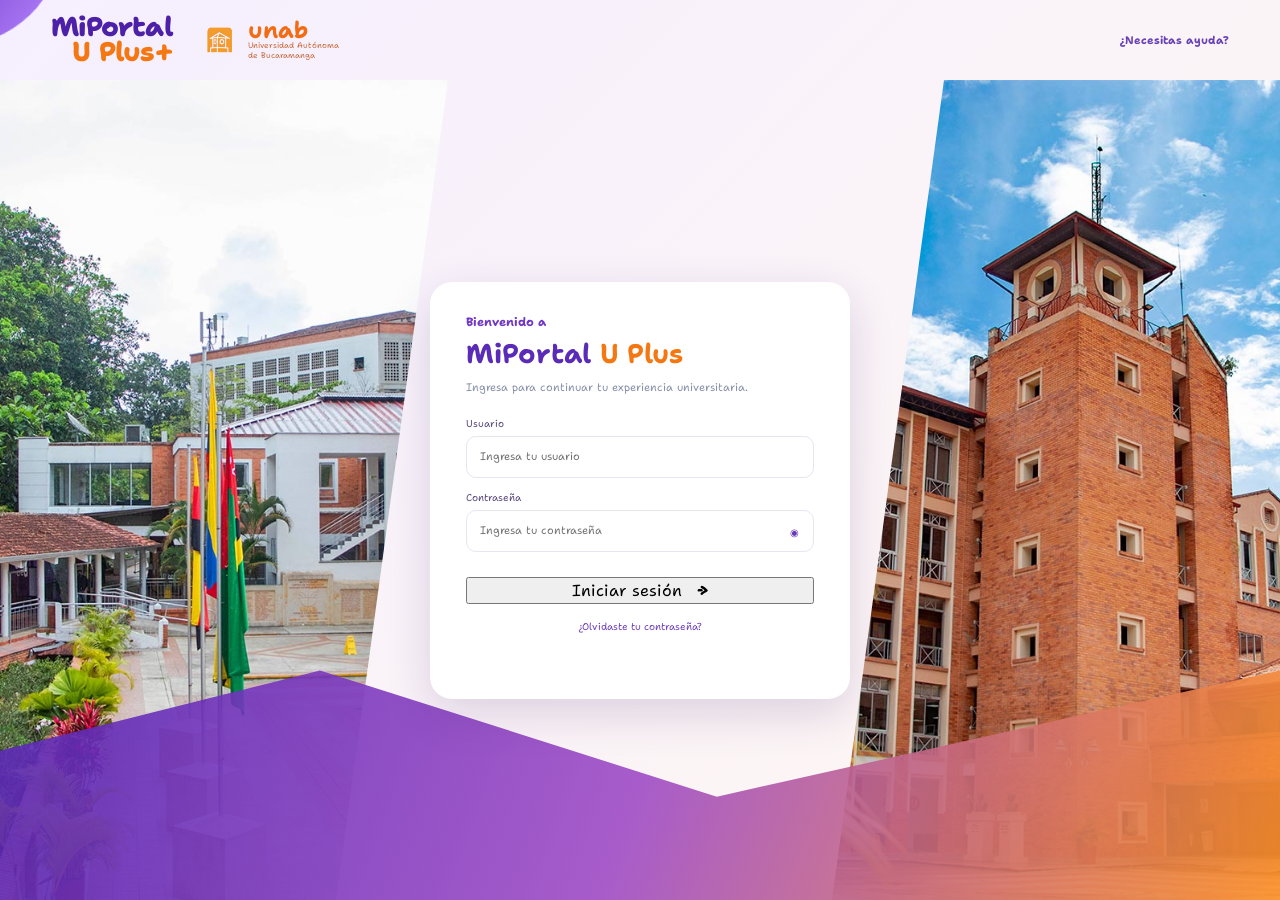
==== commit 9a77bc6a: "Se agregaron nuevas funcionalidades, mejoras de diseno y arreglo de errores" ====
--- a/login.html
+++ b/login.html
@@ -1,15 +1,18 @@
 <!DOCTYPE html>
+
 <html lang="es">
 <head>
-<meta charset="UTF-8"><meta name="viewport" content="width=device-width, initial-scale=1.0">
+<meta charset="utf-8"/><meta content="width=device-width, initial-scale=1.0" name="viewport"/>
 <title>Iniciar sesión | MiPortal U Plus</title>
-<link rel="preconnect" href="https://fonts.googleapis.com"><link rel="preconnect" href="https://fonts.gstatic.com" crossorigin>
-<link href="https://fonts.googleapis.com/css2?family=Shantell+Sans:wght@300;400;500;600;700;800&display=swap" rel="stylesheet">
-<link rel="stylesheet" href="./css/style.css">
+<link href="https://fonts.googleapis.com" rel="preconnect"/><link crossorigin="" href="https://fonts.gstatic.com" rel="preconnect"/>
+
+
+<link href="css/base.css" rel="stylesheet"/><link href="css/shell.css" rel="stylesheet"/><link href="css/components.css" rel="stylesheet"/><link href="css/pages/login.css" rel="stylesheet"/><link href="css/theme.css" rel="stylesheet"/><link href="css/responsive.css" rel="stylesheet"/><link href="https://fonts.googleapis.com/css2?family=Shantell+Sans:wght@300;400;500;600;700;800&display=swap" rel="stylesheet"/>
+<link href="css/interactions.css" rel="stylesheet"/>
 </head>
-<body class="login-page">
-<header class="login-brand"><a class="portal-logo" href="index.html">MiPortal <span>U Plus+</span></a><div class="unab-logo"><img src="./assets/dashboard/logo_UNAB.png" alt="Logo UNAB" class="logo-img"><div><strong>unab</strong><small>Universidad Autónoma<br>de Bucaramanga</small></div></div><a class="text-link" href="index.html">¿Necesitas ayuda?</a></header>
-<main class="login-main"><div class="login-photo login-photo-left"><img src="./assets/campus-lateral.jpg" alt="Campus UNAB"></div><div class="login-photo login-photo-right"><img src="./assets/campus-principal.jpg" alt="Edificio UNAB"></div><div class="login-decoration"></div>
-<form class="login-card" id="loginForm"><p class="eyebrow">Bienvenido a</p><h1>MiPortal <span>U Plus</span></h1><p class="login-intro">Ingresa para continuar tu experiencia universitaria.</p><label>Usuario<input type="text" placeholder="Ingresa tu usuario" required></label><label>Contraseña<div class="password-field"><input id="passwordInput" type="password" placeholder="Ingresa tu contraseña" required><button type="button" id="togglePassword" aria-label="Mostrar contraseña">◉</button></div></label><button class="primary-button login-submit" type="submit">Iniciar sesión <b>→</b></button><a href="#" class="forgot-link">¿Olvidaste tu contraseña?</a><p class="login-feedback" id="loginFeedback"></p></form></main>
+<body class="login-page" data-page="login">
+<header class="login-brand"><a class="portal-logo" href="index.html">MiPortal <span>U Plus+</span></a><div class="unab-logo"><img alt="Logo UNAB" class="logo-img" src="./assets/dashboard/logo_UNAB.png"/><div><strong>unab</strong><small>Universidad Autónoma<br/>de Bucaramanga</small></div></div><a class="text-link" href="index.html">¿Necesitas ayuda?</a></header>
+<main class="login-main"><div class="login-photo login-photo-left"><img alt="Campus UNAB" src="./assets/campus-lateral.jpg"/></div><div class="login-photo login-photo-right"><img alt="Edificio UNAB" src="./assets/campus-principal.jpg"/></div><div class="login-decoration"></div>
+<form class="login-card" id="loginForm"><p class="eyebrow">Bienvenido a</p><h1>MiPortal <span>U Plus</span></h1><p class="login-intro">Ingresa para continuar tu experiencia universitaria.</p><label>Usuario<input placeholder="Ingresa tu usuario" required="" type="text"/></label><label>Contraseña<div class="password-field"><input id="passwordInput" placeholder="Ingresa tu contraseña" required="" type="password"/><button aria-label="Mostrar contraseña" id="togglePassword" type="button">◉</button></div></label><button class="primary-button login-submit" type="submit">Iniciar sesión <b>→</b></button><a class="forgot-link" href="#">¿Olvidaste tu contraseña?</a><p class="login-feedback" id="loginFeedback"></p></form></main>
 <script src="./js/app.js"></script>
 </body></html>
--- a/css/base.css
+++ b/css/base.css
@@ -0,0 +1,8 @@
+*{box-sizing:border-box;font-family:'Shantell Sans',sans-serif}
+:root{--purple:#5524b2;--deep:#321477;--orange:#f47712;--text:#29195d;--muted:#8290ad;--surface:#fff;--page:#f8f9ff;--line:#efedf7;--shadow:0 6px 22px rgba(48,25,104,.07)}
+html{min-width:320px;min-height:100%;background:var(--page);scroll-behavior:smooth}
+body{margin:0;min-height:100vh;color:var(--text);background:radial-gradient(ellipse at 78% 55%,rgba(231,225,255,.34),transparent 42%),var(--page);overflow-x:hidden}
+body::before{content:"";position:fixed;z-index:0;top:-65px;left:-55px;width:120px;height:105px;background:linear-gradient(135deg,#7135c8,#b78aff);border-radius:0 0 90% 0;transform:rotate(-8deg);pointer-events:none}
+a{color:inherit}
+button,input,select{font:inherit}
+[hidden]{display:none!important}
--- a/css/shell.css
+++ b/css/shell.css
@@ -0,0 +1,102 @@
+.topbar{height:88px;padding:0 3.1%;background:rgba(255,255,255,.97);display:flex;align-items:center;justify-content:space-between;gap:24px;border-bottom:1px solid var(--line);position:fixed;inset:0 0 auto;z-index:30}
+.brand,.unab-logo,.user-area{display:flex;align-items:center}
+.brand{gap:22px;flex-shrink:0}
+.portal-logo{color:#4d20a8;font-size:27px;line-height:.91;font-weight:800;text-decoration:none;letter-spacing:-.8px;white-space:nowrap}
+.portal-logo span{display:block;color:var(--orange);text-align:right}
+.unab-logo{gap:8px;color:#f36b13}
+.logo-img{width:39px;height:44px;object-fit:contain}
+.unab-logo strong{font-size:23px;line-height:22px;display:block}
+.unab-logo small{display:block;font-size:8px;line-height:10px;color:#c86b3c}
+.search-box{width:min(28%,390px);height:40px;padding:0 16px;border-radius:24px;background:#f4f3fb;color:#8790aa;display:flex;align-items:center;gap:12px;flex-shrink:1}
+.search-box svg,.icon-button svg{width:19px;height:19px;fill:none;stroke:#392275;stroke-width:2;stroke-linecap:round;stroke-linejoin:round;flex-shrink:0}
+.search-box input{width:100%;border:0;outline:0;background:transparent;color:var(--text);font-size:13px}
+.search-box input::placeholder{color:#8790aa}
+.user-area{gap:15px;flex-shrink:0}
+.theme-icons{height:37px;display:flex;align-items:center;gap:5px;padding:4px 8px;border-radius:22px;background:#f4f2fb}
+.theme-choice{border:0;width:30px;height:30px;display:grid;place-items:center;border-radius:50%;font-size:21px;line-height:1;cursor:pointer;background:transparent;color:#f18b18;transition:all .22s}
+.theme-choice.selected{background:#4c25a7;color:white}
+.theme-choice:hover{transform:scale(1.1);background:#e8ddff;color:#5724b2;box-shadow:0 3px 10px rgba(83,37,174,.15)}
+.icon-button{border:0;background:transparent;padding:4px;display:grid;place-items:center;cursor:pointer}
+.notification{position:relative}
+.notification img{height:23px;width:23px;object-fit:contain;filter:brightness(0) saturate(100%) invert(18%) sepia(83%) saturate(4285%) hue-rotate(261deg) brightness(82%) contrast(98%)}
+.notification-count{position:absolute;top:-2px;right:-2px;min-width:16px;height:16px;display:grid;place-items:center;background:#ff790d;color:white;font-size:10px;border-radius:50%}
+.profile-photo{width:43px;height:43px;border-radius:50%;object-fit:cover;background:#eee}
+.user-name strong,.user-name small{display:block}
+.user-name strong{font-size:12px}
+.user-name small{color:#8992a9;font-size:11px;margin-top:3px}
+.profile-menu svg{width:17px;height:17px}
+.mobile-menu{display:none}
+.sidebar{width:236px;position:fixed;left:0;top:88px;bottom:0;height:auto;background:rgba(255,255,255,.97);overflow:hidden;z-index:20;display:flex;flex-direction:column;border-right:1px solid #f2eff9}
+.navigation{position:relative;z-index:2;flex:1;min-height:0;overflow-y:auto;overflow-x:hidden;padding:27px 21px 285px;scrollbar-width:none}
+.navigation::-webkit-scrollbar{display:none}
+.nav-item{display:flex;align-items:center;gap:20px;min-height:42px;padding:0 17px;margin-bottom:11px;border-radius:15px;color:#2c1c5d;text-decoration:none;font-size:13px;font-weight:500;transition:background .2s,color .2s,transform .2s,box-shadow .2s;white-space:nowrap}
+.nav-item svg{width:22px;height:22px;flex:0 0 22px;fill:none;stroke:#5c2ab8;stroke-width:1.9;stroke-linecap:round;stroke-linejoin:round}
+.nav-item:hover{background:#f0eaff;color:#5424b1;transform:translateX(3px)}
+.nav-item.active{color:white;background:linear-gradient(100deg,#42149d 0%,#7436c5 58%,#ff9c2b 100%);box-shadow:0 5px 13px rgba(93,43,181,.15)}
+.nav-item.active svg{stroke:white}
+.sidebar-promo{position:absolute;left:0;right:0;bottom:0;height:265px;flex:0 0 265px;overflow:hidden;background:linear-gradient(145deg,#6330bd 0%,#9b4ac5 48%,#ff8b27 100%);z-index:1}
+.sidebar-promo img{position:absolute;z-index:1;top:0;left:-12%;display:block;width:125%;height:160px;object-fit:cover;object-position:center;clip-path:ellipse(83% 72% at 36% 28%)}
+.sidebar-promo::before{content:"";position:absolute;z-index:2;width:180px;height:115px;left:-75px;bottom:-43px;border-radius:50%;background:linear-gradient(120deg,#ff9d2d,#ffb13e);transform:rotate(25deg)}
+.sidebar-promo::after{content:"";position:absolute;z-index:2;width:175px;height:115px;left:-65px;top:120px;border-radius:48% 52% 55% 45%;background:linear-gradient(120deg,#7136ce,#a04bd0);transform:rotate(-15deg)}
+.sidebar-promo-shape{position:absolute;z-index:3;width:155px;height:85px;top:125px;left:-55px;border-radius:50%;background:linear-gradient(120deg,#632cbd,#9145d0);transform:rotate(-13deg)}
+.sidebar-promo p{position:absolute;z-index:4;left:48px;top:195px;margin:0;font-size:21px;font-weight:700;font-style:italic;line-height:1.1;transform:rotate(-7deg)}
+.orange-line{position:absolute;z-index:4;left:69px;top:244px;width:105px;height:3px;background:#ff8b19;transform:rotate(-15deg)}
+.main-content{position:relative;z-index:1;margin-left:236px;padding:112px 3.2% 30px;min-height:100vh;max-width:calc(100% - 236px)}
+.welcome{min-height:196px;display:flex;align-items:center;gap:24px;margin-bottom:18px}
+.welcome-text{width:46%;position:relative;flex-shrink:0}
+.hello{margin:0 0 5px;color:#4c25a7;font-size:16px;font-weight:700}
+.welcome h1{margin:0;color:#592bb7;font-size:clamp(27px,2.5vw,36px);line-height:1.08;letter-spacing:-.8px}
+.welcome h1 span{color:#f47710}
+.subtitle{color:#7d89a7;font-size:14px;margin:12px 0 0}
+.little-decoration{position:absolute;top:25px;right:1%;width:24px;height:30px}
+.little-decoration i{position:absolute;display:block;width:13px;height:3px;border-radius:5px;background:#f477a8;transform:rotate(-48deg)}
+.little-decoration i:nth-child(1){top:3px;left:1px}.little-decoration i:nth-child(2){top:13px;left:8px;background:#ff8a22;transform:rotate(-12deg)}.little-decoration i:nth-child(3){top:23px;left:9px;background:#ff8a22;transform:rotate(25deg)}
+.hero-banner{height:195px;flex:1;min-width:0;position:relative;overflow:hidden;border-radius:30px 0 30px 30px;background:#b8d8e8;isolation:isolate}
+.hero-banner::before,.hero-banner::after{content:"";position:absolute;z-index:1;pointer-events:none}
+.hero-banner::before{width:100px;height:36px;top:-9px;left:8%;background:linear-gradient(110deg,#ff9d28,#ffca83);border-radius:50% 0 50% 50%;transform:rotate(-36deg)}
+.hero-banner::after{width:95px;height:45px;right:-25px;top:-17px;background:linear-gradient(120deg,#ff9a24,#f5c66e);border-radius:50%;transform:rotate(-35deg)}
+.hero-banner>img{width:78%;height:100%;object-fit:cover;display:block}
+.hero-message{display:flex;flex-direction:column;align-items:flex-start;justify-content:center;position:absolute;top:0;right:0;width:34%;height:100%;padding:15px 12px 10px 42px;color:white;background:linear-gradient(140deg,#4b20a8 0%,#8039c1 52%,#f66e78 100%);clip-path:polygon(28% 0,100% 0,100% 100%,0 100%)}
+.hero-message strong{font-size:19px}.hero-message p{font-size:15px;line-height:1.25;font-weight:700;margin:4px 0}.hero-message span{display:block;height:3px;width:90px;margin-top:10px;background:#ff8b18;transform:rotate(-15deg)}
+
+.sidebar-backdrop{display:none}
+.header-menu-wrap{position:relative;display:flex;align-items:center}
+.notification-popover,.profile-popover{position:absolute;top:calc(100% + 15px);right:0;width:330px;max-width:min(88vw,360px);padding:14px;background:var(--surface);border:1px solid var(--line);border-radius:17px;box-shadow:0 16px 45px rgba(37,20,75,.18);z-index:50;color:var(--text);animation:popover-in .18s ease-out}
+.notification-popover[hidden],.profile-popover[hidden]{display:none}
+@keyframes popover-in{from{opacity:0;transform:translateY(-7px) scale(.98)}to{opacity:1;transform:translateY(0) scale(1)}}
+.popover-heading{display:flex;align-items:center;justify-content:space-between;gap:12px;padding:2px 2px 10px;border-bottom:1px solid var(--line)}
+.popover-heading strong{font-size:13px}
+.popover-heading small{font-size:9px;color:var(--muted)}
+.preview-notice{display:flex;gap:10px;padding:11px 2px;border-bottom:1px solid var(--line);text-decoration:none}
+.preview-notice:last-of-type{border-bottom:0}
+.preview-dot{width:9px;height:9px;flex:0 0 9px;margin-top:5px;border-radius:50%;background:#8b55d5}
+.preview-notice strong,.preview-notice small{display:block}
+.preview-notice strong{font-size:10px}
+.preview-notice small{margin-top:4px;font-size:9px;color:var(--muted);line-height:1.4}
+.popover-footer{display:block;margin-top:10px;padding:10px 12px;border-radius:12px;text-align:center;text-decoration:none;background:#f2ebff;color:#6031b6;font-size:10px;font-weight:700}
+.profile-trigger{display:flex;align-items:center;gap:10px;padding:3px 4px;border:0;border-radius:13px;background:transparent;color:inherit;cursor:pointer;text-align:left}
+.profile-trigger:hover{background:rgba(116,65,190,.08)}
+.profile-trigger .profile-photo{flex:0 0 43px}
+.profile-trigger svg{width:17px;height:17px;fill:none;stroke:currentColor;stroke-width:2;transition:transform .2s}
+.profile-wrap.open .profile-trigger svg{transform:rotate(180deg)}
+.profile-popover{width:225px;padding:8px}
+.profile-popover a,.profile-popover button{display:flex;align-items:center;gap:10px;width:100%;padding:11px 10px;border:0;border-radius:10px;background:transparent;color:var(--text);font-size:10px;text-align:left;text-decoration:none;cursor:pointer}
+.profile-popover a:hover,.profile-popover button:hover{background:rgba(113,54,197,.1)}
+.profile-popover .profile-popover-user{padding:11px;border-bottom:1px solid var(--line);margin-bottom:5px}
+.profile-popover-user strong,.profile-popover-user small{display:block}
+.profile-popover-user strong{font-size:11px}
+.profile-popover-user small{font-size:9px;color:var(--muted);margin-top:3px}
+.main-content{padding-top:112px}
+.nav-item.active:hover,.nav-item[aria-current=page]:hover{transform:none;background:linear-gradient(100deg,#42149d 0%,#7436c5 58%,#ff9c2b 100%);color:#fff;box-shadow:0 5px 13px rgba(93,43,181,.15);cursor:default}
+.nav-item.active:hover svg,.nav-item[aria-current=page]:hover svg{stroke:#fff}
+
+.profile-wrap .profile-popover{right:0}.notification-wrap .notification-popover{right:-115px}
+@media(max-width:650px){.notification-wrap .notification-popover{right:-70px}.profile-wrap .profile-trigger .user-name{display:none}.profile-trigger .profile-photo{width:34px;height:34px}.profile-trigger{padding:0}.profile-trigger svg{display:none}}
+.sidebar{display:flex;flex-direction:column}
+.navigation{position:relative;flex:1;min-height:0;overflow-y:auto;overflow-x:hidden;padding:27px 21px 15px;scrollbar-width:none}
+.sidebar-promo{position:relative;left:auto;right:auto;bottom:auto;flex:0 0 265px;height:265px;margin-top:auto;overflow:hidden}
+.sidebar-promo img{position:absolute;top:0;left:-12%;width:125%;height:160px;object-fit:cover;clip-path:ellipse(83% 72% at 36% 28%)}
+.sidebar-promo p{position:absolute;left:48px;top:195px;margin:0}
+.orange-line{position:absolute;left:69px;top:244px;margin:0}
+@media(max-width:950px){.sidebar-promo{flex-basis:220px;height:220px}.sidebar-promo img{height:125px}.sidebar-promo p{top:150px;left:27px;font-size:17px}.orange-line{top:193px;left:48px}}
+@media(max-width:650px){.sidebar-promo{flex-basis:210px;height:210px}.sidebar-promo img{height:135px}.sidebar-promo p{top:145px;left:35px;font-size:18px}.orange-line{top:188px;left:55px}}
--- a/css/components.css
+++ b/css/components.css
@@ -0,0 +1,27 @@
+.panel{background:var(--surface);border:1px solid var(--line);border-radius:18px;box-shadow:var(--shadow);padding:18px;color:var(--text)}
+.panel h2{margin:0;font-size:16px;color:var(--text)}
+.panel-heading{display:flex;align-items:center;justify-content:space-between;gap:12px;margin-bottom:10px}
+.panel-heading h2{display:flex;align-items:center;gap:10px}
+.panel-heading h2 svg{width:22px;height:22px;fill:none;stroke:#5c2bb7;stroke-width:2;stroke-linecap:round;stroke-linejoin:round}
+.text-link{color:#6842b5;font-size:11px;font-weight:700;text-decoration:none;white-space:nowrap}
+.text-link:hover{text-decoration:underline}
+.outline-button{display:inline-flex;align-items:center;justify-content:center;border:1px solid #d9cafa;background:var(--surface);color:#6537b8;border-radius:18px;padding:7px 13px;text-decoration:none;font-size:10px;font-weight:700;cursor:pointer}
+.white-button{display:inline-flex;align-items:center;padding:9px 15px;border-radius:20px;color:#4d20a9;background:white;font-size:11px;font-weight:700;text-decoration:none;white-space:nowrap;box-shadow:0 3px 10px rgba(44,20,98,.08)}
+.white-button b{font-size:18px;line-height:12px;margin-left:8px}
+.content-columns{display:grid;grid-template-columns:minmax(0,1.65fr) minmax(260px,1fr);gap:18px;align-items:start;margin-bottom:18px}
+.page-hero{min-height:165px;display:flex;align-items:center;justify-content:space-between;gap:24px;margin-bottom:22px}
+.page-hero>div:first-child{max-width:58%}
+.eyebrow{margin:0 0 5px;color:#7138c5;font-size:12px;font-weight:700}
+.page-hero h1{margin:0;color:#5726b3;font-size:clamp(27px,3vw,36px);line-height:1.1}
+.page-hero p:not(.eyebrow){margin:8px 0 0;color:#8490aa;font-size:13px}
+.page-hero-image{width:43%;height:145px;position:relative;overflow:hidden;border-radius:22px 0 22px 22px}
+.page-hero-image img{width:100%;height:100%;object-fit:cover}
+.page-hero-image div{position:absolute;inset:0 0 0 auto;width:38%;display:flex;flex-direction:column;justify-content:center;padding:10px 12px 10px 32px;color:#fff;background:linear-gradient(140deg,#4b20a8,#9b43c4,#f66e78);clip-path:polygon(30% 0,100% 0,100% 100%,0 100%)}
+.page-hero-image strong{font-size:16px}.page-hero-image span{font-size:12px;line-height:1.2}
+.stats-grid{display:grid;gap:16px;margin-bottom:22px}.stats-grid.three{grid-template-columns:repeat(3,minmax(0,1fr))}.stats-grid.four{grid-template-columns:repeat(4,minmax(0,1fr))}
+.stat-card{display:flex;align-items:center;gap:14px;padding:16px 18px;background:var(--surface);border:1px solid var(--line);border-radius:16px;box-shadow:var(--shadow);color:var(--text)}
+.stat-icon{width:43px;height:43px;display:grid;place-items:center;border-radius:14px;font-size:22px;font-weight:700}.stat-icon.purple,.service-icon.purple,.notice-icon.purple{background:#f0eaff;color:#6733bd}.stat-icon.orange,.service-icon.orange,.notice-icon.orange{background:#fff0dd;color:#ef7b17}.stat-icon.green,.service-icon.green,.notice-icon.green{background:#e0f8f0;color:#19a58c}.stat-icon.pink,.service-icon.pink,.notice-icon.pink{background:#ffe9f2;color:#cb4c8a}.stat-icon.blue,.service-icon.blue,.notice-icon.blue{background:#e8f1ff;color:#5487d5}
+.stat-card small{display:block;color:#8993aa;font-size:10px}.stat-card strong{display:block;color:#342064;font-size:20px;margin-top:3px}
+.section-heading{display:flex;align-items:center;justify-content:space-between;gap:16px;margin:24px 0 14px}.section-heading h2{margin:0;font-size:18px}.section-heading p{margin:4px 0 0;color:var(--muted);font-size:11px}
+.page-slogan{position:relative;width:max-content;max-width:100%;margin:30px 4% 0 auto;color:#5626b5;font-size:19px;line-height:1.05;font-style:italic;font-weight:700;text-align:center;transform:rotate(-7deg);pointer-events:none}
+.page-slogan span{display:block;width:120px;height:3px;margin:8px auto 0;background:#ff8a18;transform:rotate(-8deg)}
--- a/css/pages/login.css
+++ b/css/pages/login.css
@@ -0,0 +1 @@
+.login-page{background:linear-gradient(135deg,#f5efff,#fff7f1);overflow-x:hidden}.login-brand{height:80px;position:relative;z-index:2;display:flex;align-items:center;gap:28px;padding:0 4%}.login-brand>.text-link{margin-left:auto}.login-main{min-height:calc(100vh - 80px);position:relative;display:grid;place-items:center;padding:35px 20px;overflow:hidden}.login-photo{position:absolute;top:0;bottom:0;width:35%;overflow:hidden}.login-photo img{width:100%;height:100%;object-fit:cover}.login-photo-left{left:0;clip-path:polygon(0 0,100% 0,75% 100%,0 100%)}.login-photo-right{right:0;clip-path:polygon(25% 0,100% 0,100% 100%,0 100%)}.login-decoration{position:absolute;inset:auto 0 0;height:28%;background:linear-gradient(110deg,#5927b6,#9e4bc5,#ff9229);clip-path:polygon(0 35%,25% 0,56% 55%,100% 0,100% 100%,0 100%);opacity:.9}.login-card{position:relative;z-index:3;width:min(420px,95vw);padding:32px 36px;border-radius:22px;background:#fff;box-shadow:0 15px 45px rgba(55,27,111,.16)}.login-card h1{font-size:27px;color:#592bb7;margin:0}.login-card h1 span{color:#f47712}.login-intro{font-size:11px;color:#8992aa;margin:8px 0 22px}.login-card label{display:block;font-size:10px;color:#5b4a7d;margin:13px 0}.login-card input{display:block;width:100%;height:42px;margin-top:6px;padding:0 13px;border:1px solid #e9e4f2;border-radius:10px;outline:0;font-size:11px}.login-card input:focus{border-color:#8a5bd1;box-shadow:0 0 0 3px #eee6ff}.password-field{position:relative}.password-field button{position:absolute;right:9px;top:15px;border:0;background:transparent;color:#6939b8;cursor:pointer}.login-submit{width:100%;margin-top:12px}.login-submit b{margin-left:10px}.forgot-link{display:block;text-align:center;margin-top:16px;color:#7142bd;font-size:10px;text-decoration:none}.login-feedback{text-align:center;color:#7e6a9f;font-size:10px;min-height:14px}
--- a/css/theme.css
+++ b/css/theme.css
@@ -0,0 +1,35 @@
+body.dark-mode{--text:#f0eaff;--muted:#b8aecf;--surface:#241b38;--page:#171226;--line:#403352;--shadow:0 8px 24px rgba(0,0,0,.22);background:radial-gradient(ellipse at 78% 55%,rgba(90,63,130,.16),transparent 42%),#171226;color:#f0eaff}
+body.dark-mode .topbar,body.dark-mode .sidebar,body.dark-mode .panel,body.dark-mode .quick-card,body.dark-mode .stat-card,body.dark-mode .course-card,body.dark-mode .recommend-card,body.dark-mode .service-card,body.dark-mode .notification-popover,body.dark-mode .profile-popover{background:#241b38;border-color:#403352;color:#f0eaff}
+body.dark-mode .nav-item{color:#e6dcff}body.dark-mode .nav-item:hover:not(.active){background:#382851;color:#fff}body.dark-mode .nav-item.active,body.dark-mode .nav-item.active:hover{color:white}
+body.dark-mode .quick-card h2,body.dark-mode .panel h2,body.dark-mode .course-card h3,body.dark-mode .notice-item h3,body.dark-mode .stat-card strong,body.dark-mode .service-card h3,body.dark-mode .recommend-card h3,body.dark-mode .activity-list strong,body.dark-mode .events-heading h2,body.dark-mode .credits strong,body.dark-mode .profile-card h2{color:#f0eaff}
+body.dark-mode .quick-card p,body.dark-mode .stat-card small,body.dark-mode .course-card p,body.dark-mode .course-meta,body.dark-mode .notice-item p,body.dark-mode .notice-item small,body.dark-mode .service-card p,body.dark-mode .recommend-card p,body.dark-mode .activity-list small,body.dark-mode .class-row small,body.dark-mode .class-row div span,body.dark-mode .credits span,body.dark-mode .credits>small,body.dark-mode .page-hero p:not(.eyebrow),body.dark-mode .upcoming-item small{color:#b8aecf}
+body.dark-mode .page-hero h1,body.dark-mode .welcome h1,body.dark-mode .hello{color:#c9aaff}body.dark-mode .welcome h1 span{color:#ffae56}body.dark-mode .eyebrow{color:#c5a4ff}
+body.dark-mode .class-row,body.dark-mode .week-cell,body.dark-mode .calendar-date,body.dark-mode .important-grid>div,body.dark-mode .notification-summary>div,body.dark-mode .week-head,body.dark-mode .time-cell,body.dark-mode .filter-select,body.dark-mode .outline-button{background:#302544;color:#eee7ff;border-color:#4b3b62}
+body.dark-mode .week-head{color:#d6c2ff}body.dark-mode .week-grid,body.dark-mode .week-grid>div{border-color:#453656}body.dark-mode .schedule-chip{filter:brightness(.86) saturate(1.05)}
+body.dark-mode .calendar-date{color:#eee7ff}body.dark-mode .calendar-date.muted{color:#716986}body.dark-mode .calendar-date.today,body.dark-mode .calendar-date.selected-day{background:#7544ca;color:#fff}body.dark-mode .calendar-date:hover{background:#493362}
+body.dark-mode .panel-tip{background:#38294e;color:#d2c1f5}body.dark-mode .notification-tabs{background:#241b38}body.dark-mode .tab-button{color:#c6b8df}body.dark-mode .tab-button.active{background:#7446c4;color:#fff}
+body.dark-mode .notification-list .notice-item,body.dark-mode .setting-row,body.dark-mode .activity-list>div,body.dark-mode .upcoming-item,body.dark-mode .timeline-item{border-color:#453656}
+body.dark-mode .switch-row{color:#e4d9f8}body.dark-mode .switch-row input{background:#594a6e}body.dark-mode .switch-row input:checked{background:#8654d1}
+body.dark-mode .search-box,body.dark-mode .theme-icons{background:#332747}body.dark-mode .search-box input{color:#fff}body.dark-mode .search-box input::placeholder{color:#b8aecf}
+body.dark-mode .profile-trigger{color:#f0eaff}body.dark-mode .profile-trigger:hover{background:#382851}body.dark-mode .popover-footer{background:#3b2b55;color:#e7d8ff}
+body.dark-mode .donut span,body.dark-mode .progress-circle div{background:#241b38;color:#f0eaff}body.dark-mode .bar{background:#413451}body.dark-mode .detail-grid strong,body.dark-mode td{color:#e5dcf6}body.dark-mode th{background:#302544;color:#c6b8df}body.dark-mode .table-wrap th,body.dark-mode .table-wrap td{border-color:#453656}
+body.dark-mode .map-caption{background:#302544;color:#eee7ff}body.dark-mode .place-list article{border-color:#453656}body.dark-mode .notification-count{color:#fff}
+body.dark-mode .login-card{background:#241b38;color:#f0eaff}body.dark-mode .login-card h1{color:#c9aaff}body.dark-mode .login-card label{color:#e1d6f5}body.dark-mode .login-card input{background:#302544;color:#fff;border-color:#4b3b62}
+.nav-item.active:hover{background:linear-gradient(100deg,#42149d 0%,#7436c5 58%,#ff9c2b 100%);transform:none;filter:none}
+.theme-icons{position:relative;width:76px;height:38px;padding:4px;gap:4px;isolation:isolate}
+.theme-icons::before{content:"";position:absolute;z-index:0;top:4px;left:4px;width:30px;height:30px;border-radius:50%;background:linear-gradient(145deg,#4c25a7,#7543d0);box-shadow:0 3px 9px rgba(67,32,140,.24);transition:transform .58s cubic-bezier(.2,.9,.25,1.25),background .35s,box-shadow .35s}
+.theme-icons[data-active-theme="light"]::before{transform:translateX(34px);background:linear-gradient(145deg,#ff9b2c,#f16b21);box-shadow:0 3px 10px rgba(240,120,30,.28)}
+.theme-choice{position:relative;z-index:1;flex:0 0 30px;width:30px;height:30px;background:transparent!important;color:#a28dca;transition:color .3s,transform .45s cubic-bezier(.2,.9,.25,1.25)}
+.theme-choice.selected{color:#fff!important;transform:rotate(18deg) scale(1.07)}
+.theme-choice:hover{transform:scale(1.1)}
+.theme-icons.is-animating::before{animation:liquid-travel .58s cubic-bezier(.2,.9,.25,1.25)}
+@keyframes liquid-travel{0%{transform:scale(1,1)}28%{transform:scale(1.35,.82)}55%{transform:scale(.82,1.18)}78%{transform:scale(1.12,.94)}100%{transform:scale(1,1)}}
+
+body.dark-mode .hours-event,body.dark-mode .hours-event strong{color:#f0eaff}body.dark-mode .hours-event p,body.dark-mode .hours-event small{color:#b8aecf}body.dark-mode .hours-value,body.dark-mode .hours-leaderboard td strong{color:#c9aaff}body.dark-mode .hours-progress{background:#453656}body.dark-mode .leaderboard-badge,body.dark-mode .rank,body.dark-mode .notice-action{background:#3b2b55;color:#e8dcff}body.dark-mode .notice-action:disabled{background:#29453d;color:#a8e4cd}body.dark-mode .hours-summary-foot strong{color:#f0eaff}body.dark-mode .hours-total-circle strong{background:#241b38;color:#f0eaff}
+
+/* Contraste de la fecha en próximos eventos del dashboard */
+body.dark-mode .date-box { background: #3b2b55; color: #f0eaff; }
+body.dark-mode .date-box strong,
+body.dark-mode .date-box small { color: #f0eaff; }
+body.dark-mode .date-box small { opacity: .82; }
+body.dark-mode .status.in-progress { background: #4b3b62; color: #e6d4ff; border-color: #72569a; }
--- a/css/responsive.css
+++ b/css/responsive.css
@@ -0,0 +1,13 @@
+@media(min-width:1500px){.main-content{padding-left:3.2%;padding-right:3.2%}.dashboard-grid{grid-template-rows:minmax(318px,34vh) 156px}}
+@media(max-width:1250px){.sidebar{width:210px}.main-content{margin-left:210px;max-width:calc(100% - 210px)}.unab-logo{display:none}.welcome h1{font-size:30px}.quick-links{gap:13px}.quick-card{padding:16px 14px}.dashboard-grid{grid-template-columns:minmax(0,1.35fr) minmax(0,.8fr) minmax(0,1fr);gap:16px}.progress-content{padding-left:35px}.nav-item{gap:14px}.stats-grid.four{grid-template-columns:repeat(2,minmax(0,1fr))}.course-grid{grid-template-columns:repeat(2,minmax(0,1fr))}}
+@media(max-width:950px){.sidebar{width:76px}.main-content{margin-left:76px;max-width:calc(100% - 76px)}.navigation{padding:20px 8px 240px}.nav-item{justify-content:center;padding:0;gap:0}.nav-item span{display:none}.nav-item svg{width:23px;height:23px}.sidebar-promo{height:220px}.sidebar-promo img{height:120px}.sidebar-promo p,.sidebar-promo .orange-line,.sidebar-promo-shape{display:none}.welcome{flex-direction:column;align-items:stretch;padding:18px 0}.welcome-text{width:100%}.hero-banner{flex:auto;height:160px}.quick-links{grid-template-columns:repeat(2,minmax(0,1fr))}.dashboard-grid{grid-template-columns:repeat(2,minmax(0,1fr));grid-template-rows:auto auto auto}.schedule-panel{grid-column:1;grid-row:1;min-height:318px}.campus-card{grid-column:2;grid-row:1;min-height:318px}.progress-panel{grid-column:1 / span 2;grid-row:2;min-height:150px}.right-column{grid-column:1 / span 2;grid-row:3;display:grid;grid-template-columns:1fr 1fr}.bottom-slogan{display:none}.page-hero{min-height:130px}.page-hero-image{height:120px}.content-columns,.schedule-layout,.calendar-layout,.campus-layout{grid-template-columns:1fr}.service-grid{grid-template-columns:repeat(2,minmax(0,1fr))}.profile-layout{grid-template-columns:1fr}.profile-card{max-width:none}.profile-details{display:grid;grid-template-columns:1fr 1fr}.profile-details>.panel:first-child{grid-column:1 / -1}}
+@media(max-width:650px){.topbar{height:70px;padding:0 12px;gap:9px}.mobile-menu{display:grid}.mobile-menu svg{width:22px;height:22px}.brand{gap:8px}.portal-logo{font-size:18px;line-height:17px}.unab-logo{display:none}.search-box{width:34%;height:34px;padding:0 9px;gap:5px}.search-box svg{width:15px;height:15px}.search-box input{font-size:10px}.theme-icons{height:32px;padding:2px 4px;gap:2px}.theme-choice{width:26px;height:26px;font-size:18px}.user-area{gap:7px}.profile-photo{width:33px;height:33px}.user-name,.profile-menu{display:none}.sidebar{top:70px;bottom:0;width:255px;transform:translateX(-105%);transition:transform .25s ease;box-shadow:10px 0 30px rgba(34,20,68,.1)}.sidebar.mobile-open{transform:translateX(0)}.navigation{padding:20px 18px 280px}.nav-item{justify-content:flex-start;padding:0 14px;gap:15px}.nav-item span{display:inline}.nav-item svg{width:22px}.sidebar-promo{height:250px}.sidebar-promo img{height:150px}.sidebar-promo p,.sidebar-promo .orange-line,.sidebar-promo-shape{display:block}.sidebar-backdrop.visible{display:block;position:fixed;inset:70px 0 0;background:rgba(25,15,48,.3);z-index:19}.main-content{margin-left:0;max-width:100%;padding:90px 14px 25px}.welcome{padding:20px 0 14px;gap:15px}.welcome h1{font-size:29px}.subtitle{font-size:12px}.little-decoration{display:none}.hero-banner{height:145px}.hero-banner>img{width:76%}.hero-message{width:40%;padding:15px 5px 5px 26px}.hero-message strong{font-size:16px}.hero-message p{font-size:12px}.hero-message span{width:65px;margin-top:6px}.quick-links{gap:10px;margin-bottom:15px}.quick-card{height:145px;padding:14px}.quick-icon{width:53px;height:53px;margin-bottom:10px;border-radius:18px}.quick-icon svg{width:29px;height:29px}.quick-card h2{font-size:13px}.quick-card p{font-size:10px}.card-arrow{top:23px;right:10px;width:25px;height:25px}.dashboard-grid{display:flex;flex-direction:column;gap:14px}.schedule-panel,.campus-card,.progress-panel,.right-column{width:100%}.schedule-panel{padding:12px;min-height:auto}.class-row{gap:9px;padding:8px}.campus-card{height:310px;min-height:310px}.campus-card-text{padding:25px 19px 16px}.right-column{display:flex;gap:14px}.events-panel{min-height:210px;padding:16px}.progress-panel{min-height:160px;padding:12px 14px}.progress-content{padding:10px 0 0;gap:12px}.progress-circle{width:68px;height:68px}.progress-circle div{width:54px;height:54px;font-size:14px}.credits strong{font-size:21px}.details-button{padding:8px 10px;font-size:10px}.details-button b{margin-left:2px}.resource-card{height:145px}.page-hero{display:block;padding:12px 0 5px}.page-hero>div:first-child{max-width:100%}.page-hero h1{font-size:27px}.page-hero-image{width:100%;height:125px;margin-top:15px}.stats-grid.three,.stats-grid.four{grid-template-columns:repeat(2,minmax(0,1fr));gap:9px}.stat-card{padding:12px;gap:9px}.stat-icon{width:35px;height:35px;font-size:18px}.stat-card strong{font-size:17px}.course-grid{grid-template-columns:1fr}.content-columns,.schedule-layout,.calendar-layout,.campus-layout{display:flex;flex-direction:column}.content-columns>.panel{width:100%}.week-grid{grid-template-columns:38px repeat(5,minmax(48px,1fr));overflow-x:auto}.week-grid>div{padding:4px}.week-head{font-size:8px}.schedule-chip{font-size:7px}.service-grid{grid-template-columns:1fr}.recommend-grid{grid-template-columns:1fr}.important-grid{grid-template-columns:1fr}.notification-tabs{overflow-x:auto}.tab-button{white-space:nowrap}.notification-list{padding:5px 12px}.notice-item{gap:9px}.notice-item p{line-height:1.4}.donut-wrap{justify-content:space-between}.donut{width:105px;height:105px}.donut span{width:74px;height:74px}.campus-map{height:230px}.profile-details{display:flex}.detail-grid{grid-template-columns:1fr 1fr}.campus-callout{align-items:flex-start;flex-direction:column}.page-slogan{margin:28px 8% 15px auto;font-size:17px}.login-brand{height:65px;padding:0 16px;gap:12px}.login-brand .unab-logo{display:flex}.login-brand .unab-logo strong{font-size:17px}.login-brand .unab-logo small{font-size:7px}.login-main{min-height:calc(100vh - 65px)}.login-photo{opacity:.23;width:50%}.login-card{padding:27px 23px}.login-decoration{height:18%}}
+@media(max-width:380px){.portal-logo{font-size:16px}.search-box{width:30%}.notification{display:none}.quick-card{padding:11px}.quick-card h2{font-size:12px}.events-heading{gap:8px}.events-heading h2{font-size:12px}.progress-content{gap:9px}.details-button{padding:7px 8px}.profile-photo{display:none}}
+
+@media(max-width:650px){.main-content{padding-top:88px}.sidebar{height:calc(100dvh - 70px);bottom:0}.navigation{flex:1;min-height:0;overflow-y:auto;padding:20px 18px 15px}.sidebar-promo{position:relative;flex:0 0 210px;height:210px;margin-top:auto}.sidebar-promo img{height:135px}.sidebar-promo p{top:150px;left:35px;font-size:18px}.sidebar-promo .orange-line{top:190px;left:55px}.sidebar-promo-shape{top:125px}.profile-wrap .profile-popover{right:-8px}.notification-popover{right:-70px}.hours-leaderboard{overflow-x:auto}.hours-leaderboard table{min-width:450px}}
+@media(max-width:950px){.sidebar{display:flex}.sidebar-promo{position:relative;flex:0 0 220px;height:220px;margin-top:auto}.navigation{padding-bottom:20px}.sidebar-promo p{top:160px;left:35px;font-size:18px}.sidebar-promo .orange-line{top:205px;left:55px}.sidebar-promo-shape{top:130px}}
+@media(max-width:650px){.sidebar{position:fixed;display:flex}.sidebar-promo{flex-basis:210px;height:210px}.navigation{overflow-y:auto}.sidebar-promo p,.sidebar-promo .orange-line,.sidebar-promo-shape{display:block}}
+@media(prefers-reduced-motion:reduce){*,*::before,*::after{scroll-behavior:auto!important;animation-duration:.01ms!important;transition-duration:.01ms!important}}
+
+@media(max-width:800px){.hours-top-grid,.notifications-layout{grid-template-columns:1fr}.hours-summary{max-width:none}.calendar-controls{gap:4px}.calendar-title-row{align-items:center}.calendar-date{height:43px}.hours-stats{grid-template-columns:1fr 1fr}.hours-stats .stat-card:last-child{grid-column:1/-1}}
+@media(max-width:650px){.calendar-date{height:40px}.calendar-controls .outline-button{padding:6px 9px}.hours-top-grid,.notifications-layout{display:flex;flex-direction:column}.hours-leaderboard .panel-heading{align-items:flex-start}.notification-tabs{padding:8px}.notice-item{align-items:flex-start;flex-wrap:wrap}.notice-item>div{flex:1 1 calc(100% - 55px)}.notice-action{margin-left:49px}.class-dialog{padding:23px}.class-dialog h2{font-size:18px}}
--- a/css/interactions.css
+++ b/css/interactions.css
@@ -0,0 +1,150 @@
+/* Theme switch: one short hop only when the user clicks. */
+.theme-icons{position:relative;isolation:isolate;overflow:hidden}
+.theme-icons::before{transition:none!important}
+.theme-icons::before{content:"";position:absolute;z-index:0;top:4px;left:4px;width:30px;height:30px;border-radius:50%;background:linear-gradient(145deg,#4c25a7,#7543d0);box-shadow:0 3px 9px rgba(67,32,140,.24);transform:translateX(0)}
+.theme-icons[data-active-theme="light"]::before{transform:translateX(34px);background:linear-gradient(145deg,#ff9b2c,#f16b21);box-shadow:0 3px 10px rgba(240,120,30,.28)}
+.theme-choice{position:relative;z-index:1;flex:0 0 30px;width:30px;height:30px;border:0;display:grid;place-items:center;border-radius:50%;font-size:21px;line-height:1;background:transparent!important;color:#a28dca;cursor:pointer;transition:color .15s}
+.theme-choice.selected{color:#fff!important;transform:none!important}
+.theme-choice:hover{transform:none!important;box-shadow:none!important}
+.theme-icons.is-jumping[data-active-theme="light"]::before{animation:theme-hop-right .30s cubic-bezier(.28,.78,.32,1) both}
+.theme-icons.is-jumping[data-active-theme="dark"]::before{animation:theme-hop-left .30s cubic-bezier(.28,.78,.32,1) both}
+@keyframes theme-hop-right{0%{transform:translateX(0) scale(1)}35%{transform:translateX(12px) translateY(-4px) scale(1.08,.94)}72%{transform:translateX(34px) translateY(1px) scale(.98,1.03)}100%{transform:translateX(34px) translateY(0) scale(1)}}
+@keyframes theme-hop-left{0%{transform:translateX(34px) scale(1)}35%{transform:translateX(22px) translateY(-4px) scale(1.08,.94)}72%{transform:translateX(0) translateY(1px) scale(.98,1.03)}100%{transform:translateX(0) translateY(0) scale(1)}}
+
+/* Dropdowns animate on both opening and closing. */
+.notification-popover,.profile-popover{animation:none}
+.notification-popover.is-open,.profile-popover.is-open{animation:popover-open .18s ease-out both}
+.notification-popover.is-closing,.profile-popover.is-closing{animation:popover-close .16s ease-in both}
+@keyframes popover-open{from{opacity:0;transform:translateY(-8px) scale(.98)}to{opacity:1;transform:translateY(0) scale(1)}}
+@keyframes popover-close{from{opacity:1;transform:translateY(0) scale(1)}to{opacity:0;transform:translateY(-6px) scale(.98)}}
+
+/* Global search autocomplete. */
+.topbar{position:fixed}
+.search-suggestions{position:absolute;z-index:80;top:76px;left:50%;transform:translateX(-50%);width:min(460px,42vw);max-height:min(430px,70vh);overflow:auto;padding:8px;background:var(--surface);border:1px solid var(--line);border-radius:17px;box-shadow:0 16px 42px rgba(34,19,67,.18);color:var(--text)}
+.search-suggestion{display:flex;align-items:center;gap:11px;width:100%;padding:10px;border:0;border-radius:11px;background:transparent;color:var(--text);text-align:left;cursor:pointer}
+.search-suggestion:hover,.search-suggestion.selected{background:#f1eaff}
+.search-suggestion-icon{width:31px;height:31px;display:grid;place-items:center;border-radius:10px;background:#f0eaff;color:#6735bc;font-size:22px}
+.search-suggestion strong,.search-suggestion small{display:block}
+.search-suggestion strong{font-size:11px}.search-suggestion small{margin-top:3px;color:var(--muted);font-size:9px}
+.search-suggestion-arrow{margin-left:auto;color:#7544bd}
+.search-no-results{padding:14px;color:var(--muted);font-size:10px;line-height:1.5}
+
+/* Shared information dialog. */
+.info-dialog-backdrop{position:fixed;inset:0;z-index:110;display:grid;place-items:center;padding:20px;background:rgba(26,15,49,.48);backdrop-filter:blur(5px)}
+.info-dialog-backdrop[hidden]{display:none}
+.info-dialog{position:relative;width:min(500px,100%);max-height:min(82vh,760px);overflow:auto;padding:27px;border:1px solid var(--line);border-radius:21px;background:var(--surface);color:var(--text);box-shadow:0 20px 60px rgba(20,10,45,.24);animation:dialog-enter .18s ease-out}
+@keyframes dialog-enter{from{opacity:0;transform:translateY(8px) scale(.985)}to{opacity:1;transform:translateY(0) scale(1)}}
+.info-dialog-close{position:absolute;right:14px;top:10px;border:0;background:transparent;color:var(--muted);font-size:26px;cursor:pointer}
+.info-dialog h2{margin:8px 25px 14px 0;color:var(--text);font-size:20px}
+.info-dialog p{font-size:11px;color:var(--muted);line-height:1.65}
+.info-dialog .primary-button{margin-top:12px}
+.detail-grid{display:grid;grid-template-columns:repeat(2,minmax(0,1fr));gap:9px;margin:13px 0}
+.detail-grid>div{padding:12px;border:1px solid var(--line);border-radius:12px;background:color-mix(in srgb,var(--surface),#8a64c9 5%)}
+.detail-grid small,.detail-grid strong{display:block}.detail-grid small{font-size:9px;color:var(--muted)}.detail-grid strong{margin-top:4px;font-size:11px;line-height:1.4;color:var(--text)}
+.service-next-step{padding:13px;border-radius:12px;background:#f3efff;color:#4f278d}.service-next-step strong{font-size:11px}.service-next-step p{margin-bottom:0}
+
+/* Schedule and course interactions. */
+.class-row[role="button"]{cursor:pointer;transition:background .18s,transform .18s}
+.class-row[role="button"]:hover{background:#f0eaff;transform:translateX(2px)}
+.event-row[role="button"]{cursor:pointer;border-radius:10px;padding:7px;margin-left:-7px;margin-right:-7px;transition:background .18s,transform .18s}
+.event-row[role="button"]:hover{background:#f3efff;transform:translateX(2px)}
+.details-button,.outline-button,.quick-card,.service-card,.recommend-card,.hours-event,.hours-upcoming-stat,.schedule-chip{transition:background .18s,color .18s,border-color .18s,box-shadow .18s,transform .18s}
+.details-button:hover,.outline-button:hover{transform:translateY(-2px);box-shadow:0 6px 16px rgba(83,42,150,.13)}
+.course-detail-trigger{margin-top:14px}
+.week-grid{grid-template-columns:62px repeat(5,minmax(86px,1fr));min-width:600px}
+.schedule-chip{width:100%;min-height:76px;display:flex;flex-direction:column;align-items:flex-start;justify-content:center;gap:5px;padding:8px;border:1px solid transparent;border-radius:10px;text-align:left;font-size:9px;cursor:pointer;line-height:1.3}
+.schedule-chip strong{font-size:9px}.schedule-chip small{font-size:8px;opacity:.8}
+.schedule-chip:hover{transform:translateY(-2px);filter:brightness(.97);box-shadow:0 5px 12px rgba(60,35,100,.12)}
+.schedule-actions{display:flex;gap:8px;align-items:center;flex-wrap:wrap}.schedule-actions select{max-width:110px}
+.data-demo-note{display:block;margin-top:4px;color:var(--muted);font-size:9px}
+.upcoming-schedule .upcoming-item{align-items:flex-start}
+
+/* Calendar agenda and important dates. */
+.calendar-date.today:hover{background:#6531bd!important;color:#fff!important;transform:none!important;box-shadow:none!important;outline:0!important}
+.calendar-date.selected-day.today:hover{outline:2px solid #21a98f!important;outline-offset:1px!important}
+.calendar-event-list{display:flex;flex-direction:column;gap:7px}
+.calendar-event-list .timeline-item,.events-list>#upcomingCalendarEvents .timeline-item{display:flex;align-items:flex-start;gap:11px;padding:11px;border:1px solid var(--line);border-radius:13px;background:var(--surface);box-shadow:0 3px 12px rgba(43,24,85,.04)}
+.timeline-item>div{min-width:0;flex:1}.timeline-item strong{font-size:10px}.timeline-item p{margin:5px 0 0;color:var(--muted);font-size:9px;line-height:1.45}.event-category-label{display:inline-block;margin-top:7px;padding:3px 7px;border-radius:10px;background:#f0eaff;color:#6637b8;font-size:8px;text-transform:capitalize}
+.calendar-empty-card{display:flex;flex-direction:column;align-items:center;gap:6px;padding:22px 14px;border:1px dashed var(--line);border-radius:13px;background:rgba(126,91,184,.04);text-align:center}
+.calendar-empty-card span{font-size:22px;color:#8959cc}.calendar-empty-card strong{font-size:10px}.calendar-empty-card small{max-width:210px;color:var(--muted);font-size:9px;line-height:1.5}
+.important-grid>article{padding:14px;border:1px solid var(--line);border-radius:13px;background:var(--surface);box-shadow:0 3px 12px rgba(43,24,85,.04)}
+.important-grid>article strong,.important-grid>article small,.important-grid>article p{display:block}.important-grid>article small{margin:5px 0 0 18px;color:var(--muted);font-size:9px}.important-grid>article p{margin:9px 0 0;color:var(--muted);font-size:9px;line-height:1.5}
+
+/* Service tabs, hours activities, active page. */
+.service-filters{display:flex;flex-wrap:wrap;gap:7px;margin:0 0 12px}
+.service-filters .tab-button{padding:7px 12px;border:0;border-radius:15px;background:#f4f0fb;color:#6f5a91;font-size:9px;cursor:pointer}
+.service-filters .tab-button.active{background:#6330bd;color:white}
+.service-card[hidden]{display:none}
+.hours-event{border-radius:12px;padding:13px;margin:4px -8px;cursor:pointer}
+.hours-event:hover{background:#f3efff;transform:translateX(3px);box-shadow:0 5px 15px rgba(75,35,140,.08)}
+.hours-upcoming-stat{text-decoration:none;position:relative}
+.hours-upcoming-stat>b{margin-left:auto;color:#7544bd;font-size:22px}
+.current-student{background:rgba(112,66,190,.07)}
+.current-student td{font-weight:700}
+.academic-empty-state{grid-column:1/-1;padding:24px;border:1px dashed var(--line);border-radius:15px;color:var(--muted);font-size:11px;line-height:1.6}
+
+/* Dark-theme hover and readability fixes. */
+body.dark-mode .search-suggestions{background:#241b38;border-color:#403352;color:#f0eaff}
+body.dark-mode .search-suggestion{color:#f0eaff}
+body.dark-mode .search-suggestion:hover,body.dark-mode .search-suggestion.selected{background:#3a2c50}
+body.dark-mode .search-suggestion-icon{background:#3b2b55;color:#d6bdff}
+body.dark-mode .search-suggestion small{color:#c1b5d9}
+body.dark-mode .event-row[role="button"]:hover,body.dark-mode .class-row[role="button"]:hover,body.dark-mode .hours-event:hover{background:#3a2c50;color:#fff}
+body.dark-mode .details-button:hover,body.dark-mode .outline-button:hover{background:#49345f;color:#fff;border-color:#694a91}
+body.dark-mode .service-card:hover,body.dark-mode .recommend-card:hover,body.dark-mode .course-card:hover{background:#302442;border-color:#6b4b8d;box-shadow:0 8px 22px rgba(0,0,0,.25)}
+body.dark-mode .service-filters .tab-button{background:#372a4b;color:#d6caea}
+body.dark-mode .service-filters .tab-button.active{background:#7548c4;color:#fff}
+body.dark-mode .important-grid>article,body.dark-mode .calendar-event-list .timeline-item,body.dark-mode .events-list>#upcomingCalendarEvents .timeline-item{background:#2b213d;border-color:#4b3b62;color:#f0eaff}
+body.dark-mode .calendar-empty-card{background:#2b213d;border-color:#51416a}
+body.dark-mode .event-category-label{background:#41305b;color:#e1d0ff}
+body.dark-mode .service-next-step{background:#3b2c54;color:#ebddff}
+body.dark-mode .detail-grid>div{background:#302544;border-color:#4b3b62}
+body.dark-mode .class-dialog,body.dark-mode .info-dialog{background:#241b38;color:#f0eaff;border-color:#403352}
+body.dark-mode .info-dialog h2,body.dark-mode .detail-grid strong{color:#f0eaff}
+body.dark-mode .info-dialog p,body.dark-mode .detail-grid small{color:#c1b5d9}
+body.dark-mode .schedule-chip:hover{filter:brightness(1.12);box-shadow:0 5px 14px rgba(0,0,0,.26)}
+body.dark-mode .current-student{background:#3a2c50}
+body.dark-mode .page-slogan{color:#c8a7ff}
+
+/* Keep page slogan in normal document flow. */
+.page-slogan{position:relative!important;inset:auto!important;float:none;clear:both;margin:24px 5% 12px auto!important;max-width:230px;z-index:1}
+
+/* No sidebar scrollbar; the promo stays attached to its bottom edge. */
+.sidebar{height:calc(100dvh - 88px);bottom:auto;display:flex;flex-direction:column;overflow:hidden}
+.navigation{flex:1 1 auto;min-height:0;overflow:hidden!important;padding:20px 18px 10px!important}
+.nav-item{min-height:40px;margin-bottom:7px;flex-shrink:0}
+.sidebar-promo{position:relative!important;left:auto;right:auto;bottom:auto;flex:0 0 clamp(150px,24vh,225px)!important;height:clamp(150px,24vh,225px)!important;margin-top:auto;overflow:hidden}
+.sidebar-promo img{height:58%!important;width:125%;top:0;left:-12%}
+.sidebar-promo p{top:auto!important;left:42px!important;bottom:37px!important;font-size:18px!important}
+.sidebar-promo .orange-line{top:auto!important;left:60px!important;bottom:22px!important;width:92px}
+.sidebar-promo-shape{top:auto!important;left:-55px;bottom:28px}
+
+/* Reduced motion is controlled from Settings and also respects OS preference. */
+.reduce-motion *, .reduce-motion *::before, .reduce-motion *::after{scroll-behavior:auto!important;animation-duration:.01ms!important;animation-iteration-count:1!important;transition-duration:.01ms!important}
+@media(prefers-reduced-motion:reduce){html:not(.allow-motion) *,html:not(.allow-motion) *::before,html:not(.allow-motion) *::after{scroll-behavior:auto!important;animation-duration:.01ms!important;transition-duration:.01ms!important}}
+@media(max-width:950px){.sidebar{height:calc(100dvh - 88px)}.navigation{padding:16px 8px 8px!important}.nav-item{min-height:39px;margin-bottom:6px}.sidebar-promo{flex-basis:clamp(125px,20vh,180px)!important;height:clamp(125px,20vh,180px)!important}.sidebar-promo p,.sidebar-promo .orange-line,.sidebar-promo-shape{display:none!important}}
+@media(max-width:650px){.sidebar{height:calc(100dvh - 70px);top:70px;width:255px;transform:translateX(-105%);transition:transform .25s ease}.sidebar.mobile-open{transform:translateX(0)}.navigation{padding:14px 15px 8px!important}.nav-item{min-height:38px;margin-bottom:5px;justify-content:flex-start;padding:0 14px;gap:14px}.nav-item span{display:inline}.sidebar-promo{flex-basis:160px!important;height:160px!important}.sidebar-promo p{display:block!important;bottom:21px!important;left:34px!important;font-size:16px!important}.sidebar-promo .orange-line{display:block!important;bottom:10px!important;left:49px!important;width:80px}.sidebar-promo-shape{display:block!important;bottom:18px!important;top:auto!important}}
+@media(max-height:760px) and (min-width:651px){.navigation{padding-top:10px!important}.nav-item{min-height:34px;margin-bottom:3px;font-size:11px}.nav-item svg{width:19px;height:19px}.sidebar-promo{flex-basis:145px!important;height:145px!important}.sidebar-promo p,.sidebar-promo .orange-line{display:none!important}}
+@media(max-width:650px){.search-suggestions{top:62px;left:45%;width:min(400px,88vw);transform:translateX(-45%)}.schedule-actions{width:100%;justify-content:space-between}.schedule-actions .filter-select{max-width:120px}.schedule-actions .outline-button{font-size:9px}.week-grid{min-width:600px}.schedule-panel>.panel-heading{align-items:flex-start;flex-direction:column}.detail-grid{grid-template-columns:1fr 1fr}}
+
+.hours-upcoming-stat:hover{background:#f5f0ff;transform:translateY(-3px);box-shadow:0 8px 20px rgba(70,36,130,.12)}
+.hours-upcoming-stat:focus-visible,.hours-event:focus-visible,.class-row[role="button"]:focus-visible,.event-row[role="button"]:focus-visible{outline:2px solid #8253cd;outline-offset:2px}
+body.dark-mode .hours-upcoming-stat:hover{background:#3a2c50;box-shadow:0 8px 20px rgba(0,0,0,.24)}
+
+/* Las actividades próximas de horas libres son estáticas: sin hover ni cursor interactivo */
+.hours-event,
+.hours-event:hover,
+body.dark-mode .hours-event:hover {
+    cursor: default !important;
+    transform: none !important;
+    box-shadow: none !important;
+    transition: none !important;
+}
+.hours-event:hover,
+body.dark-mode .hours-event:hover {
+    background: transparent !important;
+}
+body.dark-mode .notice-item.notice-targeted {
+    background: #3b2b55;
+    outline-color: rgba(173, 137, 235, .55);
+}
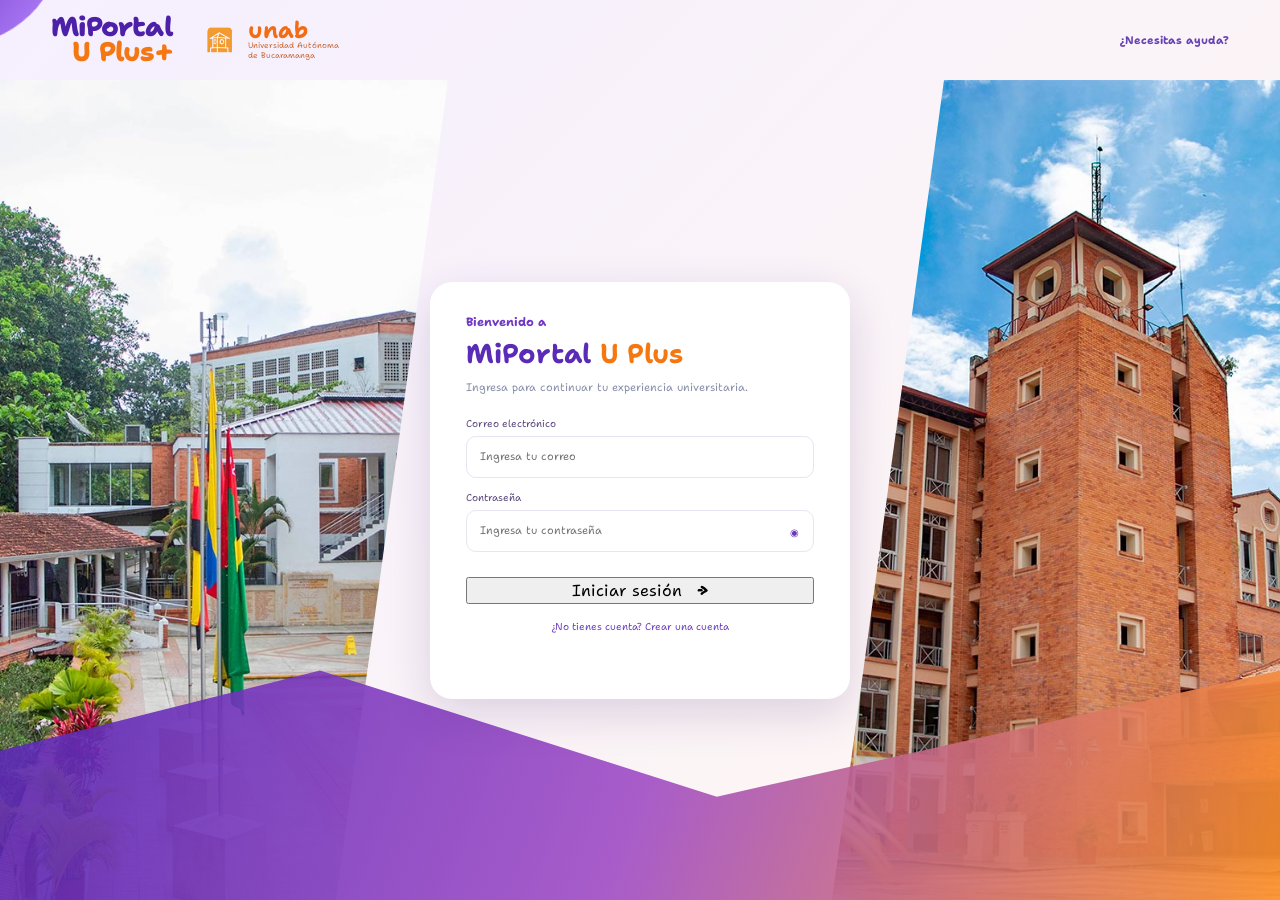
==== commit 87abba3a: "Se realizo el php funcionalidades extras" ====
--- a/login.html
+++ b/login.html
@@ -9,10 +9,12 @@
 
 <link href="css/base.css" rel="stylesheet"/><link href="css/shell.css" rel="stylesheet"/><link href="css/components.css" rel="stylesheet"/><link href="css/pages/login.css" rel="stylesheet"/><link href="css/theme.css" rel="stylesheet"/><link href="css/responsive.css" rel="stylesheet"/><link href="https://fonts.googleapis.com/css2?family=Shantell+Sans:wght@300;400;500;600;700;800&display=swap" rel="stylesheet"/>
 <link href="css/interactions.css" rel="stylesheet"/>
+<link href="css/features.css" rel="stylesheet">
 </head>
 <body class="login-page" data-page="login">
 <header class="login-brand"><a class="portal-logo" href="index.html">MiPortal <span>U Plus+</span></a><div class="unab-logo"><img alt="Logo UNAB" class="logo-img" src="./assets/dashboard/logo_UNAB.png"/><div><strong>unab</strong><small>Universidad Autónoma<br/>de Bucaramanga</small></div></div><a class="text-link" href="index.html">¿Necesitas ayuda?</a></header>
 <main class="login-main"><div class="login-photo login-photo-left"><img alt="Campus UNAB" src="./assets/campus-lateral.jpg"/></div><div class="login-photo login-photo-right"><img alt="Edificio UNAB" src="./assets/campus-principal.jpg"/></div><div class="login-decoration"></div>
-<form class="login-card" id="loginForm"><p class="eyebrow">Bienvenido a</p><h1>MiPortal <span>U Plus</span></h1><p class="login-intro">Ingresa para continuar tu experiencia universitaria.</p><label>Usuario<input placeholder="Ingresa tu usuario" required="" type="text"/></label><label>Contraseña<div class="password-field"><input id="passwordInput" placeholder="Ingresa tu contraseña" required="" type="password"/><button aria-label="Mostrar contraseña" id="togglePassword" type="button">◉</button></div></label><button class="primary-button login-submit" type="submit">Iniciar sesión <b>→</b></button><a class="forgot-link" href="#">¿Olvidaste tu contraseña?</a><p class="login-feedback" id="loginFeedback"></p></form></main>
+<form class="login-card" id="loginForm"><p class="eyebrow">Bienvenido a</p><h1>MiPortal <span>U Plus</span></h1><p class="login-intro">Ingresa para continuar tu experiencia universitaria.</p><label>Correo electrónico<input name="email" autocomplete="username" placeholder="Ingresa tu correo" required type="email"/></label><label>Contraseña<div class="password-field"><input id="passwordInput" name="password" autocomplete="current-password" placeholder="Ingresa tu contraseña" required type="password"/><button aria-label="Mostrar contraseña" id="togglePassword" type="button">◉</button></div></label><button class="primary-button login-submit" type="submit">Iniciar sesión <b>→</b></button><a class="forgot-link" href="register.html">¿No tienes cuenta? Crear una cuenta</a><p class="login-feedback" id="loginFeedback"></p></form></main>
 <script src="./js/app.js"></script>
+<script src="./js/features.js"></script>
 </body></html>
--- a/css/base.css
+++ b/css/base.css
@@ -1,8 +1,12 @@
 *{box-sizing:border-box;font-family:'Shantell Sans',sans-serif}
-:root{--purple:#5524b2;--deep:#321477;--orange:#f47712;--text:#29195d;--muted:#8290ad;--surface:#fff;--page:#f8f9ff;--line:#efedf7;--shadow:0 6px 22px rgba(48,25,104,.07)}
+:root{--purple:#5524b2;--deep:#321477;--orange:#f47712;--text:#29195d;--muted:#8290ad;--surface:#fff;--soft-surface:#f8f5ff;--page:#f8f9ff;--line:#efedf7;--shadow:0 6px 22px rgba(48,25,104,.07)}
 html{min-width:320px;min-height:100%;background:var(--page);scroll-behavior:smooth}
 body{margin:0;min-height:100vh;color:var(--text);background:radial-gradient(ellipse at 78% 55%,rgba(231,225,255,.34),transparent 42%),var(--page);overflow-x:hidden}
 body::before{content:"";position:fixed;z-index:0;top:-65px;left:-55px;width:120px;height:105px;background:linear-gradient(135deg,#7135c8,#b78aff);border-radius:0 0 90% 0;transform:rotate(-8deg);pointer-events:none}
 a{color:inherit}
 button,input,select{font:inherit}
 [hidden]{display:none!important}
+
+html.auth-checking body{visibility:hidden}
+.account-modal{max-width:760px;width:min(760px,94vw);max-height:88vh;overflow:auto}.account-form-grid{display:grid;grid-template-columns:repeat(2,minmax(0,1fr));gap:12px}.account-form-grid label{display:grid;gap:6px;color:var(--text);font-size:12px;font-weight:700}.account-form-grid input{width:100%;padding:11px 12px;border:1px solid var(--line);border-radius:10px;background:var(--surface);color:var(--text);font:inherit;font-size:12px}.account-form-wide{grid-column:1/-1}.profile-edit-link{border:0;background:none;font:inherit;cursor:pointer}
+@media(max-width:600px){.account-form-grid{grid-template-columns:1fr}.account-form-wide{grid-column:auto}}
--- a/css/theme.css
+++ b/css/theme.css
@@ -1,4 +1,4 @@
-body.dark-mode{--text:#f0eaff;--muted:#b8aecf;--surface:#241b38;--page:#171226;--line:#403352;--shadow:0 8px 24px rgba(0,0,0,.22);background:radial-gradient(ellipse at 78% 55%,rgba(90,63,130,.16),transparent 42%),#171226;color:#f0eaff}
+body.dark-mode{--soft-surface:#302544;--text:#f0eaff;--muted:#b8aecf;--surface:#241b38;--page:#171226;--line:#403352;--shadow:0 8px 24px rgba(0,0,0,.22);background:radial-gradient(ellipse at 78% 55%,rgba(90,63,130,.16),transparent 42%),#171226;color:#f0eaff}
 body.dark-mode .topbar,body.dark-mode .sidebar,body.dark-mode .panel,body.dark-mode .quick-card,body.dark-mode .stat-card,body.dark-mode .course-card,body.dark-mode .recommend-card,body.dark-mode .service-card,body.dark-mode .notification-popover,body.dark-mode .profile-popover{background:#241b38;border-color:#403352;color:#f0eaff}
 body.dark-mode .nav-item{color:#e6dcff}body.dark-mode .nav-item:hover:not(.active){background:#382851;color:#fff}body.dark-mode .nav-item.active,body.dark-mode .nav-item.active:hover{color:white}
 body.dark-mode .quick-card h2,body.dark-mode .panel h2,body.dark-mode .course-card h3,body.dark-mode .notice-item h3,body.dark-mode .stat-card strong,body.dark-mode .service-card h3,body.dark-mode .recommend-card h3,body.dark-mode .activity-list strong,body.dark-mode .events-heading h2,body.dark-mode .credits strong,body.dark-mode .profile-card h2{color:#f0eaff}
@@ -33,3 +33,25 @@
 body.dark-mode .date-box small { color: #f0eaff; }
 body.dark-mode .date-box small { opacity: .82; }
 body.dark-mode .status.in-progress { background: #4b3b62; color: #e6d4ff; border-color: #72569a; }
+
+body.dark-mode .today-schedule-date{color:#b8aecf}
+body.dark-mode .schedule-empty-state{background:#302544;border-color:#58466f;color:#d6caea}
+body.dark-mode .schedule-empty-state strong{color:#f0eaff}
+body.dark-mode .schedule-empty-state span{color:#b8aecf}
+body.dark-mode .grade-calculator .calculator-heading h2{color:#f0eaff}
+body.dark-mode .grade-calculator .calculator-heading p:not(.eyebrow){color:#b8aecf}
+body.dark-mode .calculator-pass-mark,body.dark-mode .calculator-summary>div{background:#38294e;color:#e9ddff}
+body.dark-mode .calculator-pass-mark strong,body.dark-mode .calculator-summary strong{color:#e9ddff}
+body.dark-mode .calculator-pass-mark small,body.dark-mode .calculator-summary small{color:#b8aecf}
+body.dark-mode .calculator-controls label{color:#d6caea}
+body.dark-mode .assessment-table-wrap{border-color:#453656}
+body.dark-mode .assessment-table-head{background:#302544;color:#c6b8df}
+body.dark-mode .assessment-row{border-color:#453656}
+body.dark-mode .assessment-row input{background:#302544;color:#f0eaff;border-color:#4b3b62}
+body.dark-mode .assessment-row input::placeholder{color:#9689ad}
+body.dark-mode .assessment-remove{background:#573343;color:#ffd7df}
+body.dark-mode .assessment-remove:hover{background:#704054}
+body.dark-mode .calculator-feedback{background:#38294e;color:#e2d4fc}
+body.dark-mode .calculator-feedback[data-state="success"]{background:#23483f;color:#a9e5d1}
+body.dark-mode .calculator-feedback[data-state="error"]{background:#57343a;color:#ffd0cd}
+body.dark-mode .calculator-note{color:#b8aecf}
--- a/css/features.css
+++ b/css/features.css
@@ -0,0 +1,7 @@
+.quick-access-toolbar{display:flex;align-items:center;justify-content:space-between;gap:16px;margin:2px 0 12px}.quick-access-toolbar h2{margin:0;color:var(--text);font-size:15px}.quick-access-toolbar p{margin:3px 0 0;color:var(--muted);font-size:10px}.quick-access-toolbar .outline-button{white-space:nowrap}
+.feature-modal-backdrop{position:fixed;inset:0;z-index:120;display:grid;place-items:center;padding:18px;background:rgba(28,17,50,.5);backdrop-filter:blur(6px)}.feature-modal-backdrop[hidden]{display:none}.feature-modal{position:relative;width:min(540px,100%);max-height:min(86vh,760px);overflow:auto;padding:28px;border:1px solid var(--line);border-radius:22px;background:var(--surface);color:var(--text);box-shadow:0 22px 65px rgba(22,12,47,.25)}.feature-modal-close{position:absolute;top:12px;right:15px;width:34px;height:34px;border:0;border-radius:50%;background:var(--soft-surface);color:var(--text);font-size:23px;cursor:pointer}.feature-modal h2{margin:4px 36px 8px 0;font-size:21px}.feature-modal>p{font-size:11px;color:var(--muted);line-height:1.6}.quick-editor-list{display:flex;flex-direction:column;gap:7px;margin:18px 0}.quick-editor-row{display:flex;align-items:center;justify-content:space-between;gap:12px;padding:10px 12px;border:1px solid var(--line);border-radius:12px;background:var(--soft-surface)}.quick-editor-row label{display:flex;align-items:center;gap:10px;min-width:0;cursor:pointer}.quick-editor-row input{accent-color:#6b35bd}.quick-editor-row label span,.quick-editor-row label strong,.quick-editor-row label small{display:block}.quick-editor-row label strong{font-size:11px}.quick-editor-row label small{margin-top:2px;color:var(--muted);font-size:9px}.quick-editor-order{display:flex;gap:5px}.quick-editor-order button{width:28px;height:28px;border:1px solid var(--line);border-radius:8px;background:var(--surface);color:var(--text);cursor:pointer}.quick-editor-order button:disabled{opacity:.3;cursor:not-allowed}.feature-modal-actions{display:flex;justify-content:flex-end;gap:9px;margin-top:15px}.feature-feedback{min-height:16px;color:var(--muted);font-size:10px;line-height:1.5}
+.hours-activity-form{display:grid;grid-template-columns:repeat(2,minmax(0,1fr));gap:12px 14px;margin-top:14px}.hours-activity-form label{display:flex;flex-direction:column;gap:6px;color:var(--text);font-size:10px;font-weight:600}.hours-activity-form input,.hours-activity-form select,.hours-activity-form textarea{width:100%;min-height:40px;padding:10px 12px;border:1px solid var(--line);border-radius:10px;background:var(--surface);color:var(--text);font:inherit;font-size:11px;outline:none}.hours-activity-form textarea{resize:vertical}.hours-activity-form input:focus,.hours-activity-form select:focus,.hours-activity-form textarea:focus{border-color:#8d66ce;box-shadow:0 0 0 3px rgba(115,67,190,.1)}.hours-activity-form>label:nth-child(1),.hours-activity-form>label:nth-child(2),.hours-activity-form>label:nth-child(4){grid-column:1/-1}.hours-form-row{display:grid;grid-template-columns:1.2fr .7fr 1.1fr;gap:12px}.hours-form-actions{grid-column:1/-1;display:flex;justify-content:space-between;align-items:center;gap:18px}.hours-form-actions .feature-feedback{max-width:70%}.hours-request-heading{display:flex;align-items:center;justify-content:space-between;gap:12px;margin-top:23px;padding-top:15px;border-top:1px solid var(--line)}.hours-request-heading h3{margin:0;font-size:13px}.hours-request-heading>span{font-size:10px;color:var(--muted)}.hours-request-list{display:grid;gap:8px;margin-top:10px}.hours-request-card{display:flex;align-items:center;justify-content:space-between;gap:12px;padding:11px 12px;border:1px solid var(--line);border-radius:11px;background:var(--soft-surface)}.hours-request-card strong,.hours-request-card small{display:block}.hours-request-card strong{font-size:11px}.hours-request-card small{margin-top:4px;color:var(--muted);font-size:9px}.request-status{display:inline-flex;align-items:center;justify-content:center;max-width:140px;padding:6px 9px;border-radius:14px;background:#fff2d9;color:#9a6818;font-size:9px;font-weight:700;text-align:center}.muted-note{color:var(--muted);font-size:10px;line-height:1.6}
+.class-reminder-panel{display:flex;align-items:center;justify-content:space-between;gap:20px;margin-top:18px;padding:18px 22px}.class-reminder-panel h2{margin:0 0 5px;font-size:15px}.class-reminder-panel p{margin:0 0 5px;color:var(--muted);font-size:10px;line-height:1.5}.class-reminder-panel .feature-feedback{margin:0}.reminder-switch{flex:0 0 auto}
+.hours-enroll-button{margin-left:auto;white-space:nowrap;align-self:center}.hours-event{flex-wrap:wrap}.hours-event>div{flex:1;min-width:150px}
+body.dark-mode .quick-editor-row{background:#302544;border-color:#4b3b62}body.dark-mode .quick-editor-order button{background:#241b38;border-color:#4b3b62;color:#eee7ff}body.dark-mode .feature-modal{background:#241b38;border-color:#4b3b62;color:#f0eaff}body.dark-mode .feature-modal-close{background:#38294e;color:#f0eaff}body.dark-mode .hours-activity-form input,body.dark-mode .hours-activity-form select,body.dark-mode .hours-activity-form textarea{background:#302544;border-color:#4b3b62;color:#f0eaff}body.dark-mode .hours-request-card{background:#302544;border-color:#4b3b62}body.dark-mode .request-status{background:#4b3b2b;color:#ffe3a8}body.dark-mode .hours-request-heading{border-color:#4b3b62}body.dark-mode .class-reminder-panel{background:var(--surface)}
+@media(max-width:700px){.quick-access-toolbar{align-items:flex-start}.quick-access-toolbar .outline-button{font-size:9px;padding:7px 9px}.hours-activity-form{grid-template-columns:1fr}.hours-activity-form>label:nth-child(1),.hours-activity-form>label:nth-child(2),.hours-activity-form>label:nth-child(4){grid-column:auto}.hours-form-row{grid-template-columns:1fr 1fr}.hours-form-row label:last-child{grid-column:1/-1}.hours-form-actions{align-items:flex-start;flex-direction:column}.hours-form-actions .feature-feedback{max-width:100%}.hours-request-card{align-items:flex-start;flex-direction:column}.class-reminder-panel{align-items:flex-start}}
